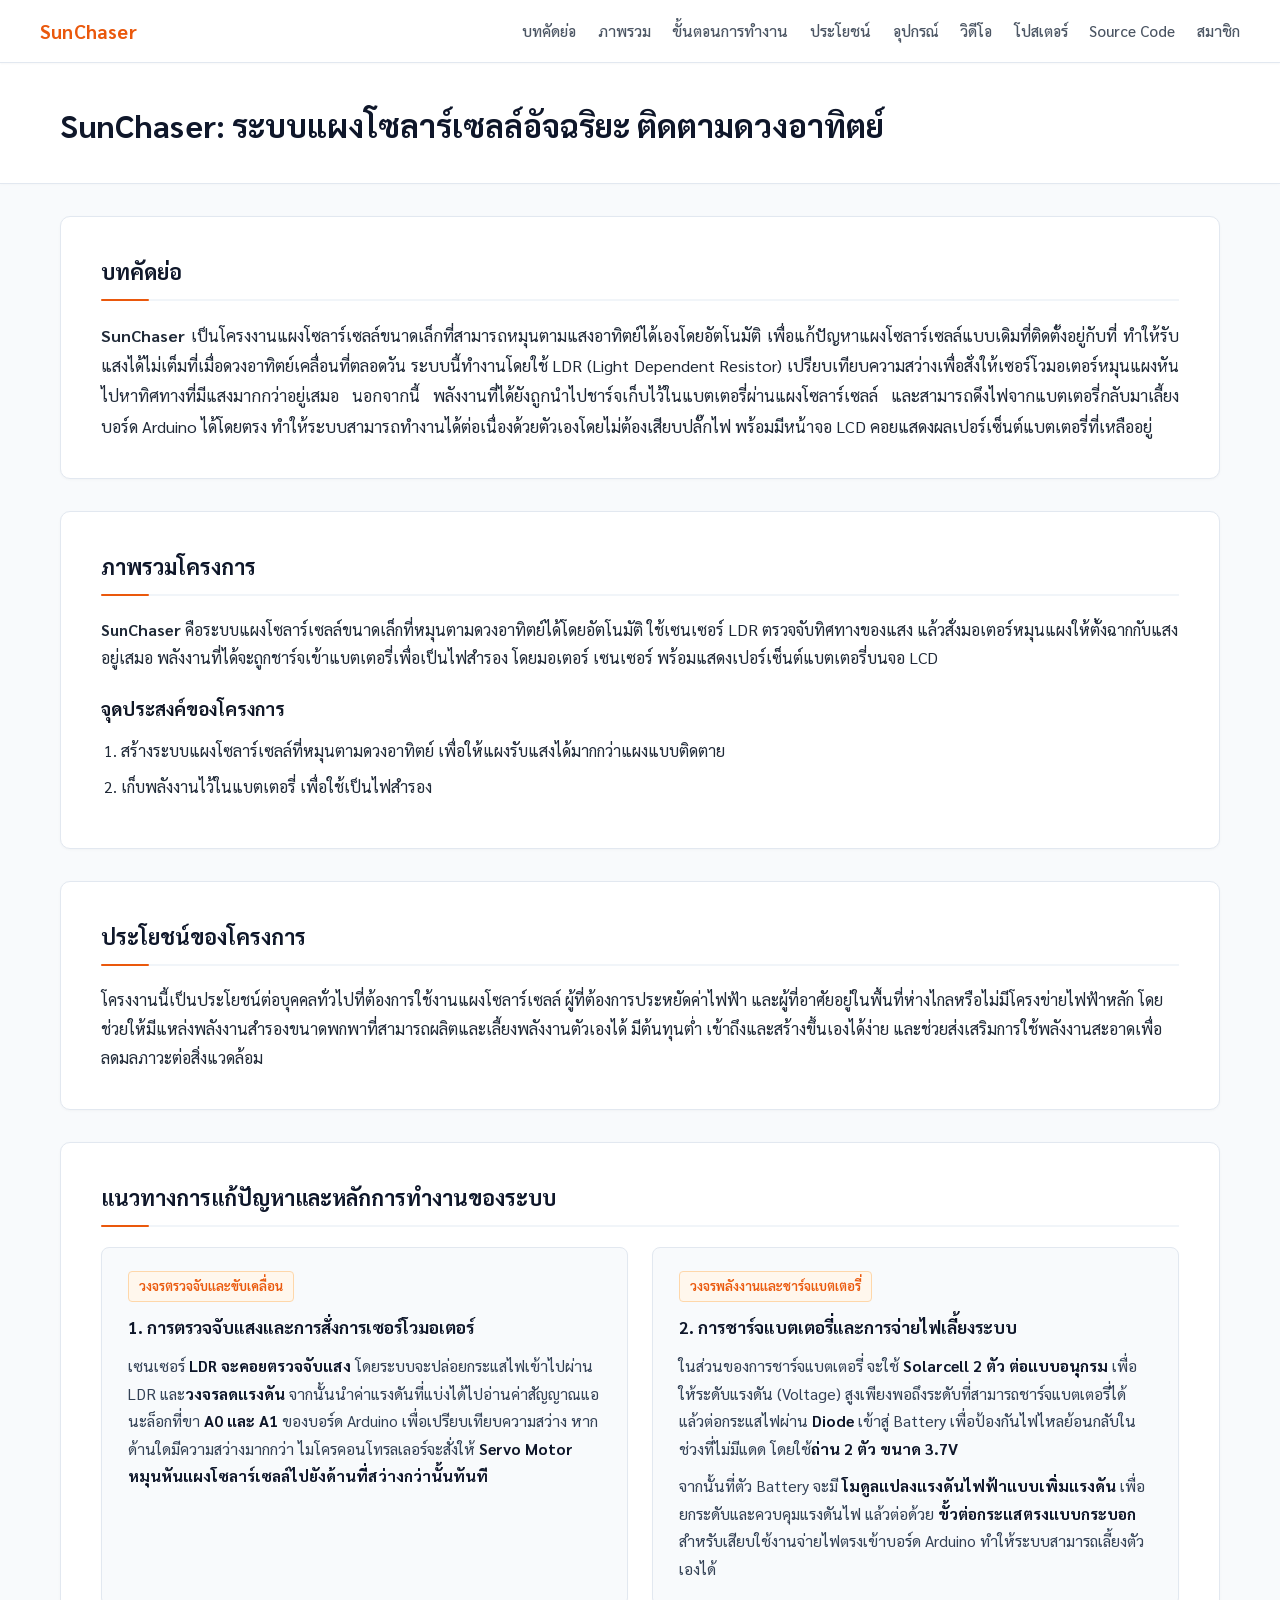
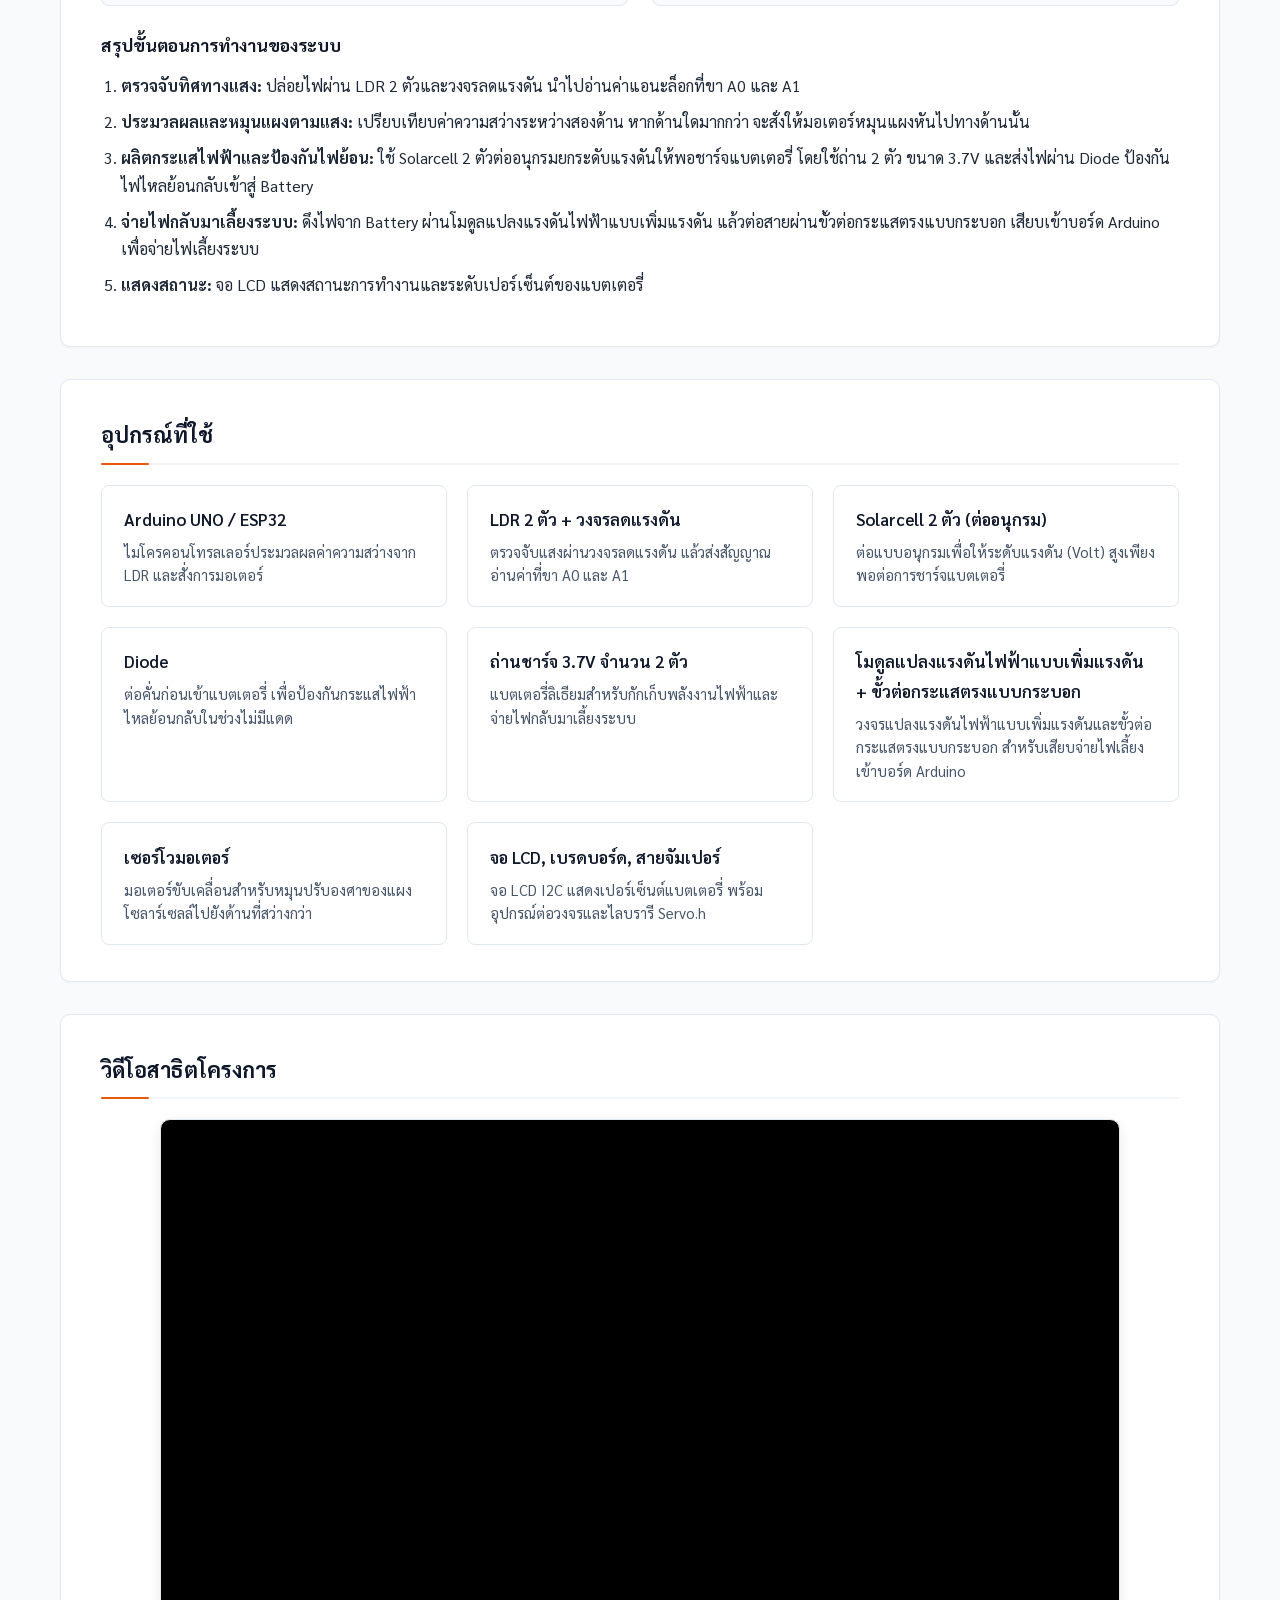
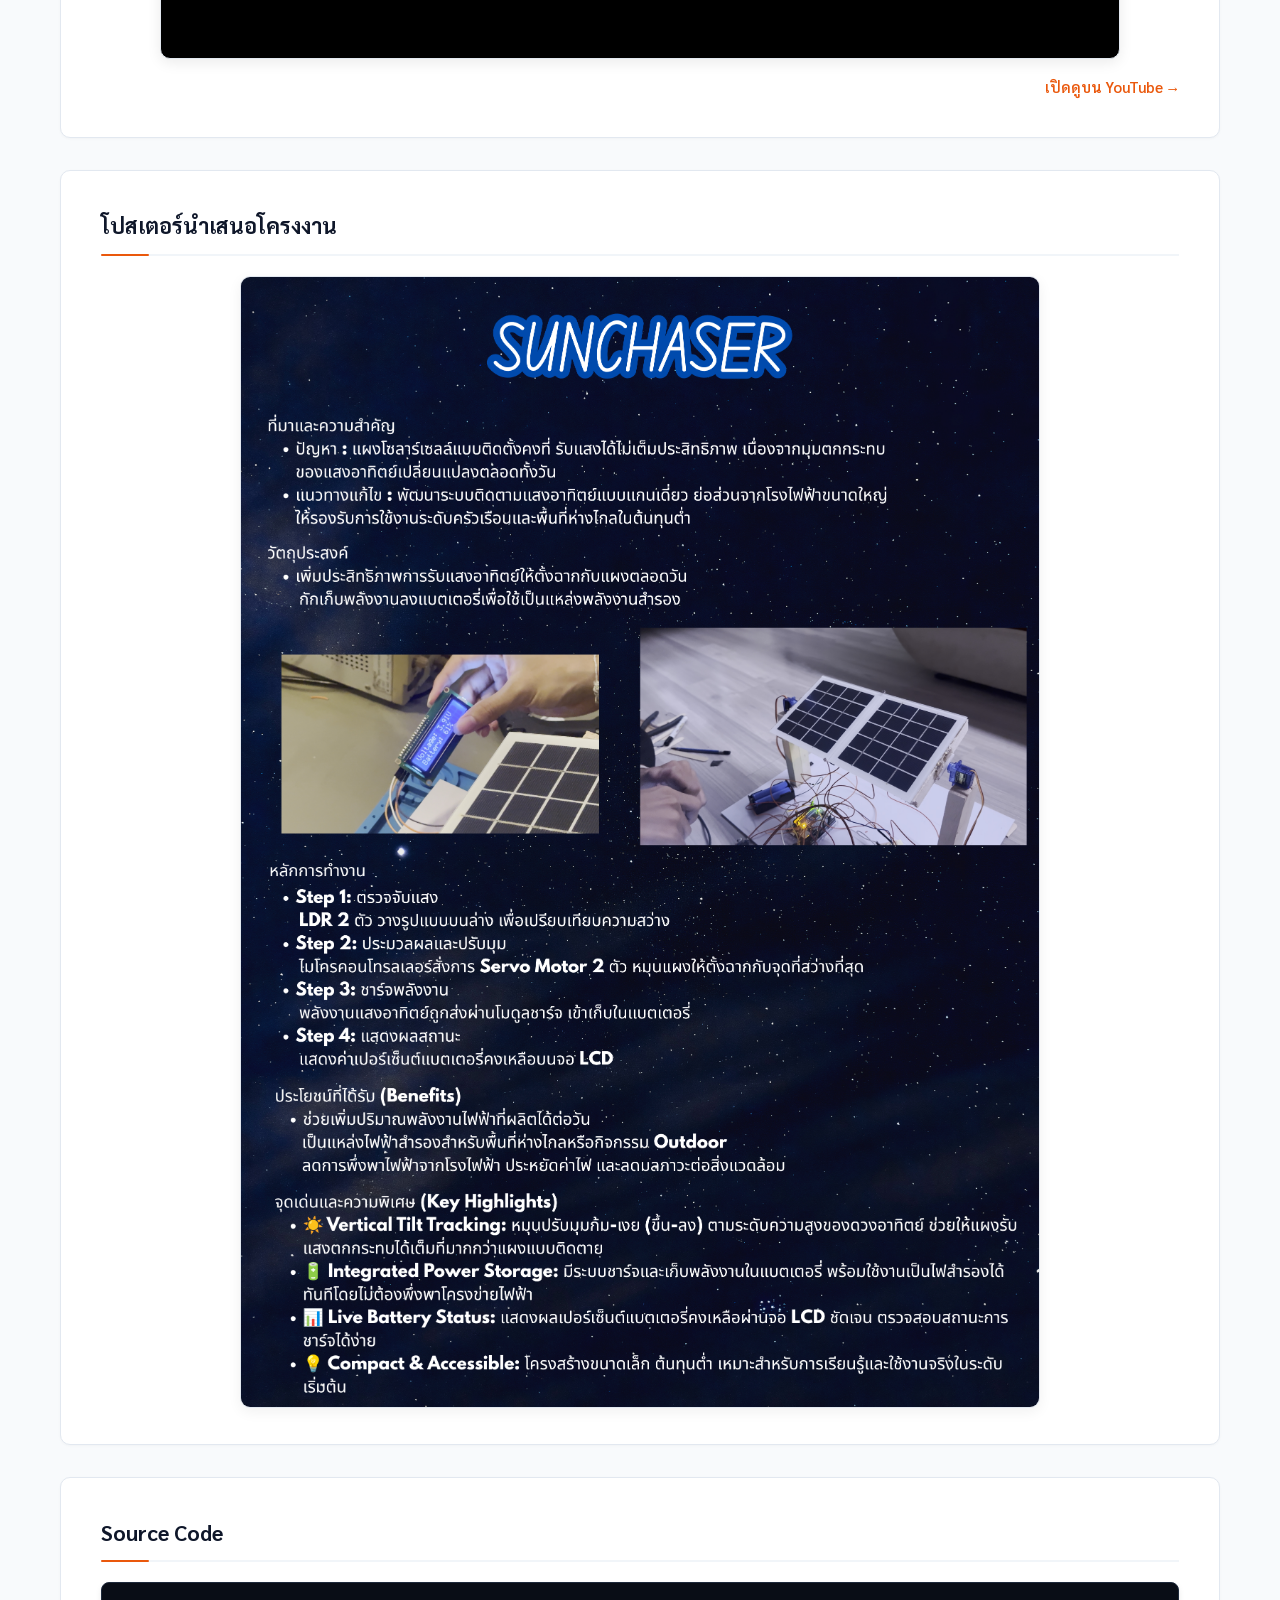
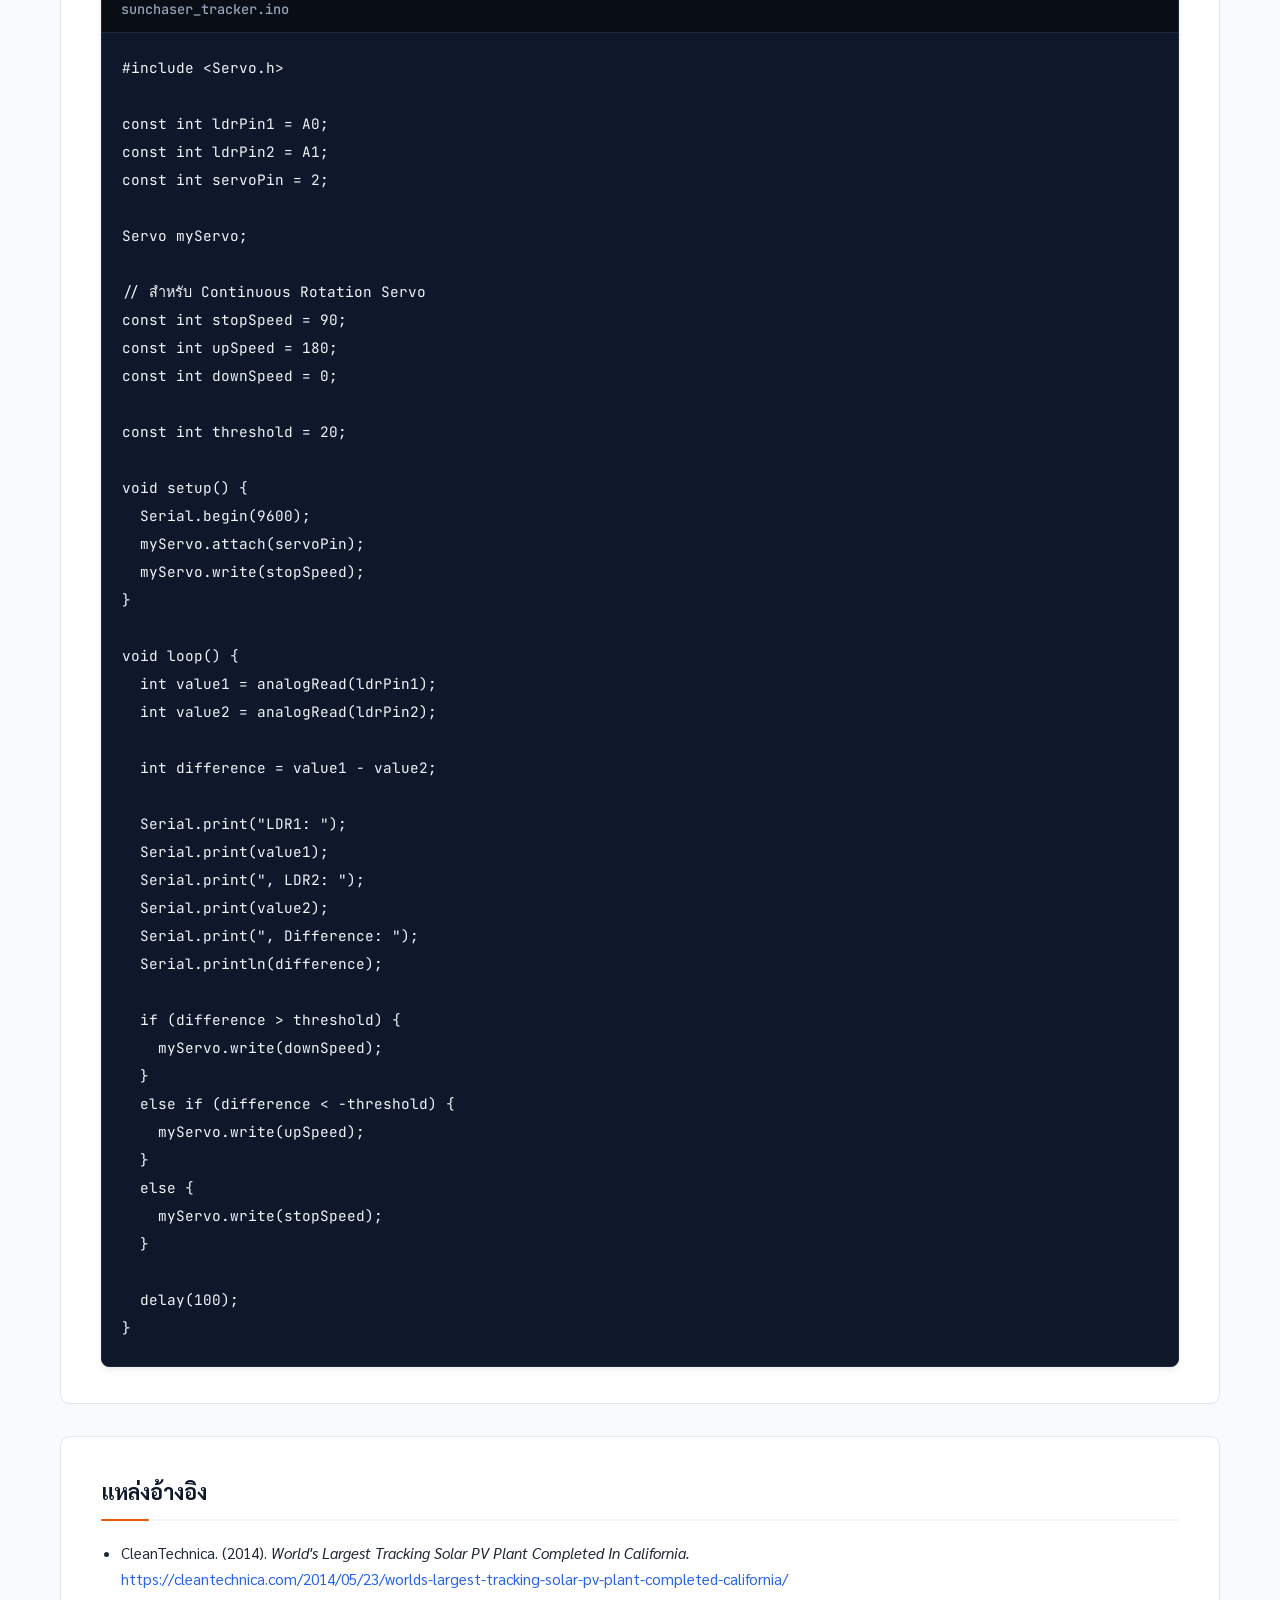
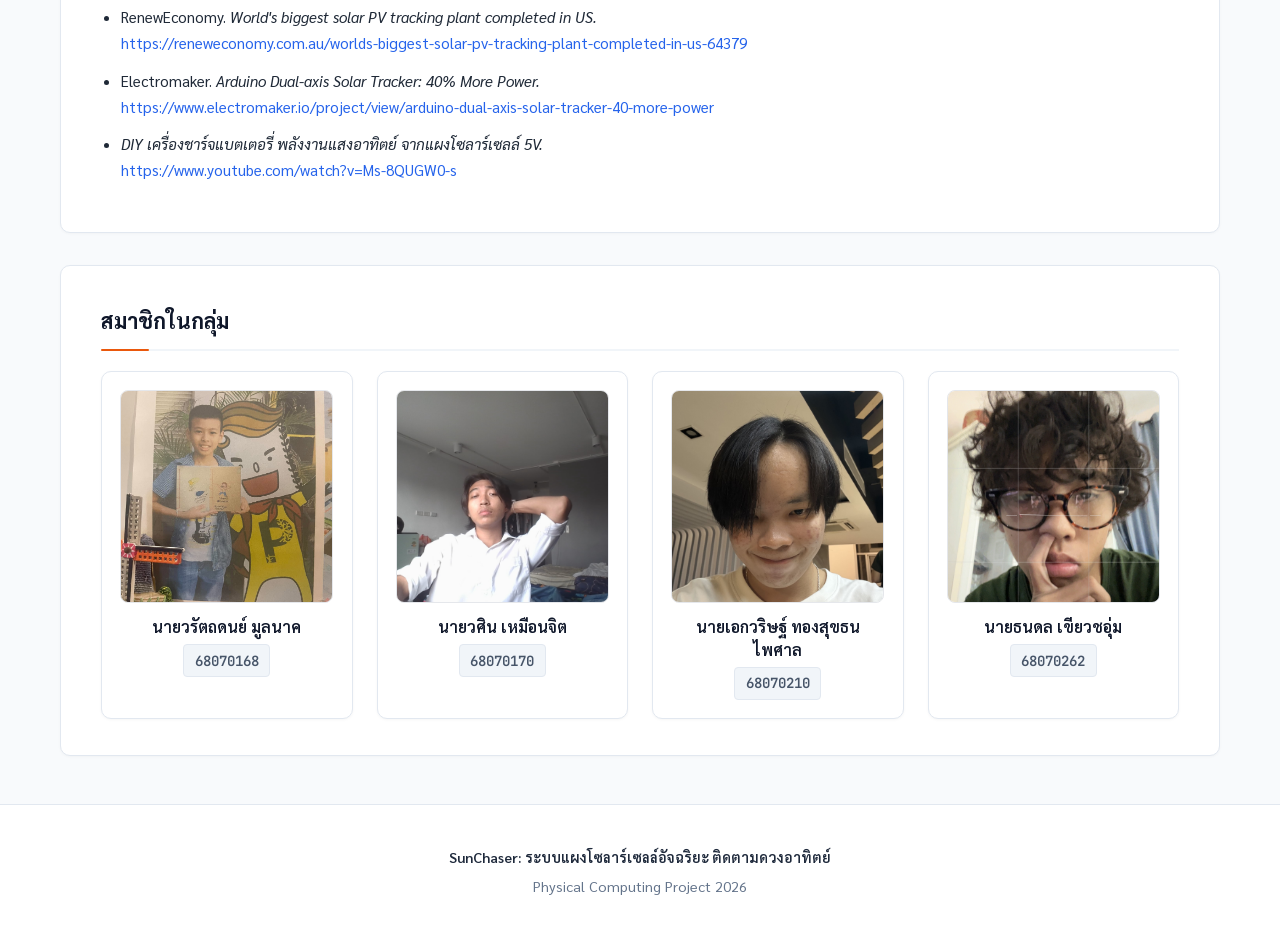
==== docs/index.html @ 1208028e "Add files via upload" ====
<!DOCTYPE html>
<html lang="th">
<head>
  <meta charset="UTF-8">
  
<meta name="referrer" content="origin">

  <meta name="viewport" content="width=device-width, initial-scale=1.0">
  <title>SunChaser | Physical Computing 2026</title>  
  <link rel="preconnect" href="https://fonts.googleapis.com">
  <link rel="preconnect" href="https://fonts.gstatic.com" crossorigin>
  <link href="https://fonts.googleapis.com/css2?family=JetBrains+Mono:wght@400;600&family=Prompt:wght@400;500;600&family=Sarabun:ital,wght@0,300;0,400;0,500;0,600;0,700;1,400&display=swap" rel="stylesheet">
  <link rel="stylesheet" href="style.css">
</head>
<body>

  <nav class="top-nav">
    <div class="container nav-inner">
      <a href="#" class="nav-brand">SunChaser</a>
      <ul class="nav-links">
        <li><a href="#abstract">บทคัดย่อ</a></li>
        <li><a href="#overview">ภาพรวม</a></li>
        <li><a href="#solution">ขั้นตอนการทำงาน</a></li>
        <li><a href="#benefits">ประโยชน์</a></li>
        <li><a href="#hardware">อุปกรณ์</a></li>
        <li><a href="#video">วิดีโอ</a></li>
        <li><a href="#poster">โปสเตอร์</a></li>
        <li><a href="#code">Source Code</a></li>
        <li><a href="#team">สมาชิก</a></li>
      </ul>
    </div>
  </nav>

  <header class="page-header">
    <div class="container">
      <h1 class="header-title">SunChaser: ระบบแผงโซลาร์เซลล์อัจฉริยะ ติดตามดวงอาทิตย์</h1>
    </div>
  </header>

  <main class="container">

    <section id="abstract" class="section-block">
      <h2 class="section-heading">บทคัดย่อ</h2>
      <p class="abstract-body">
        <strong>SunChaser</strong> เป็นโครงงานแผงโซลาร์เซลล์ขนาดเล็กที่สามารถหมุนตามแสงอาทิตย์ได้เองโดยอัตโนมัติ เพื่อแก้ปัญหาแผงโซลาร์เซลล์แบบเดิมที่ติดตั้งอยู่กับที่ ทำให้รับแสงได้ไม่เต็มที่เมื่อดวงอาทิตย์เคลื่อนที่ตลอดวัน ระบบนี้ทำงานโดยใช้ LDR (Light Dependent Resistor) เปรียบเทียบความสว่างเพื่อสั่งให้เซอร์โวมอเตอร์หมุนแผงหันไปหาทิศทางที่มีแสงมากกว่าอยู่เสมอ นอกจากนี้ พลังงานที่ได้ยังถูกนำไปชาร์จเก็บไว้ในแบตเตอรี่ผ่านแผงโซลาร์เซลล์ และสามารถดึงไฟจากแบตเตอรี่กลับมาเลี้ยงบอร์ด Arduino ได้โดยตรง ทำให้ระบบสามารถทำงานได้ต่อเนื่องด้วยตัวเองโดยไม่ต้องเสียบปลั๊กไฟ พร้อมมีหน้าจอ LCD คอยแสดงผลเปอร์เซ็นต์แบตเตอรี่ที่เหลืออยู่
      </p>
    </section>

    <section id="overview" class="section-block">
      <h2 class="section-heading">ภาพรวมโครงการ</h2>
      <p>
        <strong>SunChaser</strong> คือระบบแผงโซลาร์เซลล์ขนาดเล็กที่หมุนตามดวงอาทิตย์ได้โดยอัตโนมัติ ใช้เซนเซอร์ LDR ตรวจจับทิศทางของแสง แล้วสั่งมอเตอร์หมุนแผงให้ตั้งฉากกับแสงอยู่เสมอ พลังงานที่ได้จะถูกชาร์จเข้าแบตเตอรี่เพื่อเป็นไฟสำรอง โดยมอเตอร์ เซนเซอร์ พร้อมแสดงเปอร์เซ็นต์แบตเตอรี่บนจอ LCD
      </p>

      <div style="margin-top: 1.25rem;">
        <h3 style="font-size: 1.15rem; margin-bottom: 0.5rem; color: #111827;">จุดประสงค์ของโครงการ</h3>
        <ol class="clean-list">
          <li>สร้างระบบแผงโซลาร์เซลล์ที่หมุนตามดวงอาทิตย์ เพื่อให้แผงรับแสงได้มากกว่าแผงแบบติดตาย</li>
          <li>เก็บพลังงานไว้ในแบตเตอรี่ เพื่อใช้เป็นไฟสำรอง</li>
        </ol>
      </div>
    </section>

    <section id="benefits" class="section-block">
      <h2 class="section-heading">ประโยชน์ของโครงการ</h2>
      <p style="font-size: 1rem; color: #1f2937; line-height: 1.8;">
        โครงงานนี้เป็นประโยชน์ต่อบุคคลทั่วไปที่ต้องการใช้งานแผงโซลาร์เซลล์ ผู้ที่ต้องการประหยัดค่าไฟฟ้า และผู้ที่อาศัยอยู่ในพื้นที่ห่างไกลหรือไม่มีโครงข่ายไฟฟ้าหลัก โดยช่วยให้มีแหล่งพลังงานสำรองขนาดพกพาที่สามารถผลิตและเลี้ยงพลังงานตัวเองได้ มีต้นทุนต่ำ เข้าถึงและสร้างขึ้นเองได้ง่าย และช่วยส่งเสริมการใช้พลังงานสะอาดเพื่อลดมลภาวะต่อสิ่งแวดล้อม
      </p>
    </section>

    <section id="solution" class="section-block">
      <h2 class="section-heading">แนวทางการแก้ปัญหาและหลักการทำงานของระบบ</h2>

      <div class="circuit-flow-container">
        <div class="flow-card">
          <div class="flow-badge">วงจรตรวจจับและขับเคลื่อน</div>
          <h3 class="flow-title">1. การตรวจจับแสงและการสั่งการเซอร์โวมอเตอร์</h3>
          <p class="flow-desc">
            เซนเซอร์ <strong>LDR จะคอยตรวจจับแสง</strong> โดยระบบจะปล่อยกระแสไฟเข้าไปผ่าน LDR และ<strong>วงจรลดแรงดัน</strong> จากนั้นนำค่าแรงดันที่แบ่งได้ไปอ่านค่าสัญญาณแอนะล็อกที่ขา <strong>A0 และ A1</strong> ของบอร์ด Arduino เพื่อเปรียบเทียบความสว่าง หากด้านใดมีความสว่างมากกว่า ไมโครคอนโทรลเลอร์จะสั่งให้ <strong>Servo Motor หมุนหันแผงโซลาร์เซลล์ไปยังด้านที่สว่างกว่านั้นทันที</strong>
          </p>
        </div>

        <div class="flow-card">
          <div class="flow-badge">วงจรพลังงานและชาร์จแบตเตอรี่</div>
          <h3 class="flow-title">2. การชาร์จแบตเตอรี่และการจ่ายไฟเลี้ยงระบบ</h3>
          <p class="flow-desc">
            ในส่วนของการชาร์จแบตเตอรี่ จะใช้ <strong>Solarcell 2 ตัว ต่อแบบอนุกรม</strong> เพื่อให้ระดับแรงดัน (Voltage) สูงเพียงพอถึงระดับที่สามารถชาร์จแบตเตอรี่ได้ แล้วต่อกระแสไฟผ่าน <strong>Diode</strong> เข้าสู่ Battery เพื่อป้องกันไฟไหลย้อนกลับในช่วงที่ไม่มีแดด โดยใช้<strong>ถ่าน 2 ตัว ขนาด 3.7V</strong>
          </p>
          <p class="flow-desc" style="margin-top: 0.65rem;">
            จากนั้นที่ตัว Battery จะมี <strong>โมดูลแปลงแรงดันไฟฟ้าแบบเพิ่มแรงดัน</strong> เพื่อยกระดับและควบคุมแรงดันไฟ แล้วต่อด้วย <strong>ขั้วต่อกระแสตรงแบบกระบอก</strong> สำหรับเสียบใช้งานจ่ายไฟตรงเข้าบอร์ด Arduino ทำให้ระบบสามารถเลี้ยงตัวเองได้
          </p>
        </div>
      </div>

      <h3 style="font-size: 1.1rem; margin-top: 1.5rem; margin-bottom: 0.75rem; color: #111827;">สรุปขั้นตอนการทำงานของระบบ</h3>
      <ol class="clean-list">
        <li><strong>ตรวจจับทิศทางแสง:</strong> ปล่อยไฟผ่าน LDR 2 ตัวและวงจรลดแรงดัน นำไปอ่านค่าแอนะล็อกที่ขา A0 และ A1</li>
        <li><strong>ประมวลผลและหมุนแผงตามแสง:</strong> เปรียบเทียบค่าความสว่างระหว่างสองด้าน หากด้านใดมากกว่า จะสั่งให้มอเตอร์หมุนแผงหันไปทางด้านนั้น</li>
        <li><strong>ผลิตกระแสไฟฟ้าและป้องกันไฟย้อน:</strong> ใช้ Solarcell 2 ตัวต่ออนุกรมยกระดับแรงดันให้พอชาร์จแบตเตอรี่ โดยใช้ถ่าน 2 ตัว ขนาด 3.7V และส่งไฟผ่าน Diode ป้องกันไฟไหลย้อนกลับเข้าสู่ Battery</li>
        <li><strong>จ่ายไฟกลับมาเลี้ยงระบบ:</strong> ดึงไฟจาก Battery ผ่านโมดูลแปลงแรงดันไฟฟ้าแบบเพิ่มแรงดัน แล้วต่อสายผ่านขั้วต่อกระแสตรงแบบกระบอก เสียบเข้าบอร์ด Arduino เพื่อจ่ายไฟเลี้ยงระบบ</li>
        <li><strong>แสดงสถานะ:</strong> จอ LCD แสดงสถานะการทำงานและระดับเปอร์เซ็นต์ของแบตเตอรี่</li>
      </ol>
    </section>

    <section id="hardware" class="section-block">
      <h2 class="section-heading">อุปกรณ์ที่ใช้</h2>
      
      <div class="hardware-specs">
        <div class="hw-item">
          <div class="hw-item-name">Arduino UNO / ESP32</div>
          <div class="hw-item-desc">ไมโครคอนโทรลเลอร์ประมวลผลค่าความสว่างจาก LDR และสั่งการมอเตอร์</div>
        </div>

        <div class="hw-item">
          <div class="hw-item-name">LDR 2 ตัว + วงจรลดแรงดัน</div>
          <div class="hw-item-desc">ตรวจจับแสงผ่านวงจรลดแรงดัน แล้วส่งสัญญาณอ่านค่าที่ขา A0 และ A1</div>
        </div>

        <div class="hw-item">
          <div class="hw-item-name">Solarcell 2 ตัว (ต่ออนุกรม)</div>
          <div class="hw-item-desc">ต่อแบบอนุกรมเพื่อให้ระดับแรงดัน (Volt) สูงเพียงพอต่อการชาร์จแบตเตอรี่</div>
        </div>

        <div class="hw-item">
          <div class="hw-item-name">Diode</div>
          <div class="hw-item-desc">ต่อคั่นก่อนเข้าแบตเตอรี่ เพื่อป้องกันกระแสไฟฟ้าไหลย้อนกลับในช่วงไม่มีแดด</div>
        </div>

        <div class="hw-item">
          <div class="hw-item-name">ถ่านชาร์จ 3.7V จำนวน 2 ตัว</div>
          <div class="hw-item-desc">แบตเตอรี่ลิเธียมสำหรับกักเก็บพลังงานไฟฟ้าและจ่ายไฟกลับมาเลี้ยงระบบ</div>
        </div>

        <div class="hw-item">
          <div class="hw-item-name">โมดูลแปลงแรงดันไฟฟ้าแบบเพิ่มแรงดัน + ขั้วต่อกระแสตรงแบบกระบอก</div>
          <div class="hw-item-desc">วงจรแปลงแรงดันไฟฟ้าแบบเพิ่มแรงดันและขั้วต่อกระแสตรงแบบกระบอก สำหรับเสียบจ่ายไฟเลี้ยงเข้าบอร์ด Arduino</div>
        </div>

        <div class="hw-item">
          <div class="hw-item-name">เซอร์โวมอเตอร์</div>
          <div class="hw-item-desc">มอเตอร์ขับเคลื่อนสำหรับหมุนปรับองศาของแผงโซลาร์เซลล์ไปยังด้านที่สว่างกว่า</div>
        </div>

        <div class="hw-item">
          <div class="hw-item-name">จอ LCD, เบรดบอร์ด, สายจัมเปอร์</div>
          <div class="hw-item-desc">จอ LCD I2C แสดงเปอร์เซ็นต์แบตเตอรี่ พร้อมอุปกรณ์ต่อวงจรและไลบรารี Servo.h</div>
        </div>
      </div>
    </section>

    <section id="video" class="section-block">
      <h2 class="section-heading">วิดีโอสาธิตโครงการ</h2>
      <div class="video-container">

      <iframe
        src="https://www.youtube.com/embed/7FypcMhzrbM"
        title="วิดีโอสาธิตโครงการ SunChaser"
        referrerpolicy="origin"
        allow="accelerometer; autoplay; clipboard-write; encrypted-media; gyroscope; picture-in-picture; web-share"
        allowfullscreen>
      </iframe>

      </div>
      <div style="margin-top: 0.85rem; text-align: right;">
        <a href="https://www.youtube.com/watch?v=7FypcMhzrbM" target="_blank" rel="noopener noreferrer" style="font-size: 0.92rem; color: #ea580c; text-decoration: none; font-weight: 600; cursor: pointer;">
          เปิดดูบน YouTube &rarr;
        </a>
      </div>
    </section>

    <section id="poster" class="section-block">
      <h2 class="section-heading">โปสเตอร์นำเสนอโครงงาน</h2>
      
      <div class="poster-container">
        <div class="poster-frame">
          <img src="images/poster.png" alt="โปสเตอร์โครงงาน SunChaser" onerror="this.style.display='none'; document.getElementById('poster-placeholder').style.display='flex';" />
        </div>
      </div>
    </section>

    <section id="code" class="section-block">
      <h2 class="section-heading">Source Code</h2>

      <div class="code-wrapper">
        <div class="code-header-bar">
          <span class="code-filename">sunchaser_tracker.ino</span>
        </div>
        <pre><code id="code-content">#include &lt;Servo.h&gt;

const int ldrPin1 = A0;
const int ldrPin2 = A1;
const int servoPin = 2;

Servo myServo;

// สำหรับ Continuous Rotation Servo
const int stopSpeed = 90;
const int upSpeed = 180;
const int downSpeed = 0;

const int threshold = 20;

void setup() {
  Serial.begin(9600);
  myServo.attach(servoPin);
  myServo.write(stopSpeed);
}

void loop() {
  int value1 = analogRead(ldrPin1);
  int value2 = analogRead(ldrPin2);

  int difference = value1 - value2;

  Serial.print("LDR1: ");
  Serial.print(value1);
  Serial.print(", LDR2: ");
  Serial.print(value2);
  Serial.print(", Difference: ");
  Serial.println(difference);

  if (difference &gt; threshold) {
    myServo.write(downSpeed);
  }
  else if (difference &lt; -threshold) {
    myServo.write(upSpeed);
  }
  else {
    myServo.write(stopSpeed);
  }

  delay(100);
}</code></pre>
      </div>
    </section>

    <section class="section-block">
      <h2 class="section-heading">แหล่งอ้างอิง</h2>
      <ul class="clean-list ref-list">
        <li>
          CleanTechnica. (2014). <em>World's Largest Tracking Solar PV Plant Completed In California.</em><br>
          <a href="https://cleantechnica.com/2014/05/23/worlds-largest-tracking-solar-pv-plant-completed-california/" target="_blank" rel="noopener noreferrer">https://cleantechnica.com/2014/05/23/worlds-largest-tracking-solar-pv-plant-completed-california/</a>
        </li>
        <li>
          RenewEconomy. <em>World's biggest solar PV tracking plant completed in US.</em><br>
          <a href="https://reneweconomy.com.au/worlds-biggest-solar-pv-tracking-plant-completed-in-us-64379" target="_blank" rel="noopener noreferrer">https://reneweconomy.com.au/worlds-biggest-solar-pv-tracking-plant-completed-in-us-64379</a>
        </li>
        <li>
          Electromaker. <em>Arduino Dual-axis Solar Tracker: 40% More Power.</em><br>
          <a href="https://www.electromaker.io/project/view/arduino-dual-axis-solar-tracker-40-more-power" target="_blank" rel="noopener noreferrer">https://www.electromaker.io/project/view/arduino-dual-axis-solar-tracker-40-more-power</a>
        </li>
        <li>
          <em>DIY เครื่องชาร์จแบตเตอรี่ พลังงานแสงอาทิตย์ จากแผงโซลาร์เซลล์ 5V.</em><br>
          <a href="https://www.youtube.com/watch?v=Ms-8QUGW0-s" target="_blank" rel="noopener noreferrer">https://www.youtube.com/watch?v=Ms-8QUGW0-s</a>
        </li>
      </ul>
    </section>

    <section id="team" class="section-block">
      <h2 class="section-heading">สมาชิกในกลุ่ม</h2>
      <div class="team-list">
        <div class="team-member">
          <div class="team-photo-wrapper">
            <img src="images/68070168.jpg" alt="นายวรัตถดนย์ มูลนาค">
          </div>
          <div class="team-info">
            <div class="team-name">นายวรัตถดนย์ มูลนาค</div>
            <div class="team-id-badge">68070168</div>
          </div>
        </div>

        <div class="team-member">
          <div class="team-photo-wrapper">
            <img src="images/68070170.png" alt="นายวศิน เหมือนจิต">
          </div>
          <div class="team-info">
            <div class="team-name">นายวศิน เหมือนจิต</div>
            <div class="team-id-badge">68070170</div>
          </div>
        </div>

        <div class="team-member">
          <div class="team-photo-wrapper">
            <img src="images/68070210.jpg" alt="นายเอกวริษฐ์ ทองสุขธนไพศาล">
          </div>
          <div class="team-info">
            <div class="team-name">นายเอกวริษฐ์ ทองสุขธนไพศาล</div>
            <div class="team-id-badge">68070210</div>
          </div>
        </div>

        <div class="team-member">
          <div class="team-photo-wrapper">
            <img src="images/68070262.png" alt="นายธนดล เขียวชอุ่ม">
          </div>
          <div class="team-info">
            <div class="team-name">นายธนดล เขียวชอุ่ม</div>
            <div class="team-id-badge">68070262</div>
          </div>
        </div>
      </div>
    </section>

  </main>

  <footer class="page-footer">
    <div class="container">
      <p style="font-weight: 600; color: #1e293b;">SunChaser: ระบบแผงโซลาร์เซลล์อัจฉริยะ ติดตามดวงอาทิตย์</p>
      <p style="margin-top: 0.25rem;">Physical Computing Project 2026</p>
    </div>
  </footer>

</body>
</html>
---- docs/style.css ----
* {
  box-sizing: border-box;
  margin: 0;
  padding: 0;
}

body {
  font-family: 'Sarabun', 'Prompt', -apple-system, BlinkMacSystemFont, 'Segoe UI', Roboto, sans-serif;
  background-color: #f8fafc;
  color: #1f2937;
  line-height: 1.75;
  font-size: 16px;
  -webkit-font-smoothing: antialiased;
}

/* Container & Layout - Wide Screen */
.container {
  width: 94%;
  max-width: 1200px;
  margin: 0 auto;
  padding: 0 1.25rem;
}

/* Navigation */
.top-nav {
  background: #ffffff;
  border-bottom: 1px solid #e2e8f0;
  position: sticky;
  top: 0;
  z-index: 100;
  box-shadow: 0 1px 2px rgba(0, 0, 0, 0.03);
}

.nav-inner {
  display: flex;
  align-items: center;
  justify-content: space-between;
  padding: 0.9rem 0;
}

.nav-brand {
  font-weight: 700;
  font-size: 1.2rem;
  color: #ea580c;
  text-decoration: none;
  letter-spacing: 0.2px;
  cursor: pointer;
}

.nav-links {
  display: flex;
  gap: 1.35rem;
  list-style: none;
  font-size: 0.95rem;
}

.nav-links a {
  text-decoration: none;
  color: #4b5563;
  font-weight: 500;
  transition: color 0.15s ease;
  cursor: pointer;
}

.nav-links a:hover {
  color: #ea580c;
}

/* Page Header */
.page-header {
  background: #ffffff;
  border-bottom: 1px solid #e2e8f0;
  padding: 2.5rem 0 2.25rem;
  margin-bottom: 2rem;
  box-shadow: 0 1px 3px rgba(0, 0, 0, 0.02);
}

.header-title {
  font-size: 2rem;
  font-weight: 700;
  color: #0f172a;
  line-height: 1.35;
}

/* Section Block */
.section-block {
  background: #ffffff;
  border: 1px solid #e2e8f0;
  border-radius: 10px;
  padding: 2.25rem 2.5rem;
  margin-bottom: 2rem;
  box-shadow: 0 1px 3px rgba(0, 0, 0, 0.03);
}

.section-heading {
  font-size: 1.35rem;
  font-weight: 700;
  color: #0f172a;
  margin-bottom: 1.25rem;
  padding-bottom: 0.55rem;
  border-bottom: 2px solid #f1f5f9;
  position: relative;
}

.section-heading::after {
  content: '';
  position: absolute;
  bottom: -2px;
  left: 0;
  width: 48px;
  height: 2px;
  background: #ea580c;
  border-radius: 2px;
}

/* Abstract Body */
.abstract-body {
  text-align: justify;
  line-height: 1.85;
  color: #1f2937;
  font-size: 1.02rem;
}

/* Circuit Flow Container */
.circuit-flow-container {
  display: grid;
  grid-template-columns: 1fr 1fr;
  gap: 1.5rem;
  margin: 1.25rem 0;
}

.flow-card {
  background: #f8fafc;
  border: 1px solid #e2e8f0;
  border-radius: 8px;
  padding: 1.4rem 1.6rem;
  box-shadow: 0 1px 3px rgba(0, 0, 0, 0.02);
  transition: border-color 0.15s ease, box-shadow 0.15s ease;
  cursor: pointer;
}

.flow-card:hover {
  border-color: #cbd5e1;
  box-shadow: 0 4px 8px -1px rgba(0, 0, 0, 0.05);
}

.flow-badge {
  display: inline-block;
  background: #fff7ed;
  color: #ea580c;
  border: 1px solid #fed7aa;
  font-size: 0.82rem;
  font-weight: 600;
  padding: 0.2rem 0.65rem;
  border-radius: 4px;
  margin-bottom: 0.65rem;
}

.flow-title {
  font-size: 1.08rem;
  font-weight: 700;
  color: #0f172a;
  margin-bottom: 0.6rem;
}

.flow-desc {
  font-size: 0.98rem;
  color: #334155;
  line-height: 1.75;
}

.flow-desc strong {
  color: #0f172a;
}

/* Lists */
.clean-list {
  padding-left: 1.25rem;
  margin: 0.75rem 0;
}

.clean-list li {
  margin-bottom: 0.55rem;
  color: #1f2937;
  line-height: 1.7;
}

/* Hardware Specs Grid */
.hardware-specs {
  display: grid;
  grid-template-columns: repeat(auto-fit, minmax(260px, 1fr));
  gap: 1.25rem;
  margin-top: 1rem;
}

.hw-item {
  border: 1px solid #e2e8f0;
  border-radius: 8px;
  padding: 1.2rem 1.35rem;
  background: #ffffff;
  box-shadow: 0 1px 3px rgba(0, 0, 0, 0.02);
  transition: border-color 0.15s ease, transform 0.15s ease;
  cursor: pointer;
}

.hw-item:hover {
  border-color: #cbd5e1;
  transform: translateY(-2px);
}

.hw-item-name {
  font-size: 1.05rem;
  font-weight: 600;
  margin-bottom: 0.35rem;
  color: #0f172a;
}

.hw-item-desc {
  font-size: 0.92rem;
  color: #475569;
  line-height: 1.6;
}

/* Video Frame (YouTube) */
.video-container {
  position: relative;
  width: 100%;
  max-width: 960px;
  aspect-ratio: 16 / 9;
  margin: 0 auto;
  border-radius: 10px;
  overflow: hidden;
  border: 1px solid #e2e8f0;
  background: #000000;
  box-shadow: 0 4px 14px rgba(0, 0, 0, 0.08);
}

.video-container iframe {
  position: absolute;
  top: 0;
  left: 0;
  width: 100%;
  height: 100%;
  border: none;
}

/* Poster Section (ขนาด A1) */
.poster-container {
  width: 100%;
  max-width: 800px;
  margin: 0 auto;
}

.poster-frame {
  border-radius: 10px;
  overflow: hidden;
  border: 1px solid #e2e8f0;
  background: #ffffff;
  box-shadow: 0 4px 14px rgba(0, 0, 0, 0.06);
}

.poster-frame img {
  width: 100%;
  height: auto;
  display: block;
}

.poster-placeholder-box {
  aspect-ratio: 1 / 1.414;
  width: 100%;
  display: none;
  flex-direction: column;
  align-items: center;
  justify-content: center;
  background: #f8fafc;
  border: 2px dashed #cbd5e1;
  border-radius: 10px;
  padding: 3rem 1.5rem;
  text-align: center;
}

.poster-placeholder-title {
  font-size: 1.25rem;
  font-weight: 700;
  color: #0f172a;
  margin-bottom: 0.5rem;
}

.poster-placeholder-desc {
  font-size: 0.95rem;
  color: #64748b;
  line-height: 1.65;
  max-width: 480px;
  margin-bottom: 1.35rem;
}

.poster-placeholder-desc code {
  background: #e2e8f0;
  color: #0f172a;
  padding: 0.2rem 0.45rem;
  border-radius: 4px;
  font-family: 'JetBrains Mono', Consolas, monospace;
  font-size: 0.88rem;
}

.poster-spec-badge {
  display: inline-block;
  font-size: 0.88rem;
  font-weight: 600;
  color: #0369a1;
  background: #f0f9ff;
  border: 1px solid #bae6fd;
  padding: 0.35rem 0.95rem;
  border-radius: 9999px;
}

/* Code Block */
.code-wrapper {
  background: #0f172a;
  border-radius: 8px;
  overflow: hidden;
  margin-top: 1rem;
  border: 1px solid #1e293b;
  box-shadow: 0 3px 6px rgba(0, 0, 0, 0.08);
}

.code-header-bar {
  background: #090d16;
  padding: 0.65rem 1.2rem;
  border-bottom: 1px solid #1e293b;
}

.code-filename {
  font-family: 'JetBrains Mono', Consolas, 'Courier New', monospace;
  font-size: 0.85rem;
  color: #94a3b8;
  font-weight: 500;
}

pre {
  margin: 0;
  padding: 1.4rem 1.25rem;
  overflow-x: auto;
}

pre code {
  font-family: 'JetBrains Mono', Consolas, 'Courier New', monospace;
  font-size: 0.9rem;
  color: #f1f5f9;
  line-height: 1.65;
}

/* References */
.ref-list {
  padding-left: 1.25rem;
  font-size: 0.95rem;
}

.ref-list li {
  margin-bottom: 0.75rem;
  word-break: break-all;
}

.ref-list a {
  color: #2563eb;
  text-decoration: none;
  cursor: pointer;
}

.ref-list a:hover {
  text-decoration: underline;
}

/* Team Grid - 4 Columns on Wide Screen */
.team-list {
  display: grid;
  grid-template-columns: repeat(4, 1fr);
  gap: 1.5rem;
  margin-top: 1rem;
}

.team-member {
  background: #ffffff;
  border: 1px solid #e2e8f0;
  border-radius: 10px;
  padding: 1.15rem;
  text-align: center;
  box-shadow: 0 1px 3px rgba(0, 0, 0, 0.04);
  transition: transform 0.15s ease, box-shadow 0.15s ease, border-color 0.15s ease;
  cursor: pointer;
}

.team-member:hover {
  transform: translateY(-3px);
  box-shadow: 0 6px 14px -2px rgba(0, 0, 0, 0.08);
  border-color: #cbd5e1;
}

.team-photo-wrapper {
  width: 100%;
  margin-bottom: 0.85rem;
}

.team-photo-wrapper img,
.team-member img {
  width: 100%;
  aspect-ratio: 1 / 1;
  object-fit: cover;
  border-radius: 8px;
  border: 1px solid #e5e7eb;
  display: block;
  background-color: #f8fafc;
}

.team-name {
  font-size: 1rem;
  font-weight: 600;
  color: #0f172a;
  margin-bottom: 0.35rem;
  line-height: 1.4;
}

.team-id-badge {
  display: inline-block;
  font-family: 'JetBrains Mono', Consolas, monospace;
  font-size: 0.88rem;
  font-weight: 600;
  color: #475569;
  background: #f1f5f9;
  padding: 0.2rem 0.65rem;
  border-radius: 4px;
  border: 1px solid #e2e8f0;
}

/* Page Footer */
.page-footer {
  text-align: center;
  padding: 2.5rem 0 3rem;
  color: #64748b;
  font-size: 0.9rem;
  border-top: 1px solid #e2e8f0;
  margin-top: 3rem;
  background: #ffffff;
}

/* Responsive Media Queries */
@media (max-width: 992px) {
  .team-list {
    grid-template-columns: repeat(2, 1fr);
  }
  .circuit-flow-container {
    grid-template-columns: 1fr;
  }
}

@media (max-width: 680px) {
  .container {
    width: 95%;
    padding: 0 0.75rem;
  }
  .section-block {
    padding: 1.35rem 1.25rem;
  }
  .header-title {
    font-size: 1.55rem;
  }
  .nav-links {
    display: none;
  }
  .team-list {
    grid-template-columns: 1fr;
  }
}
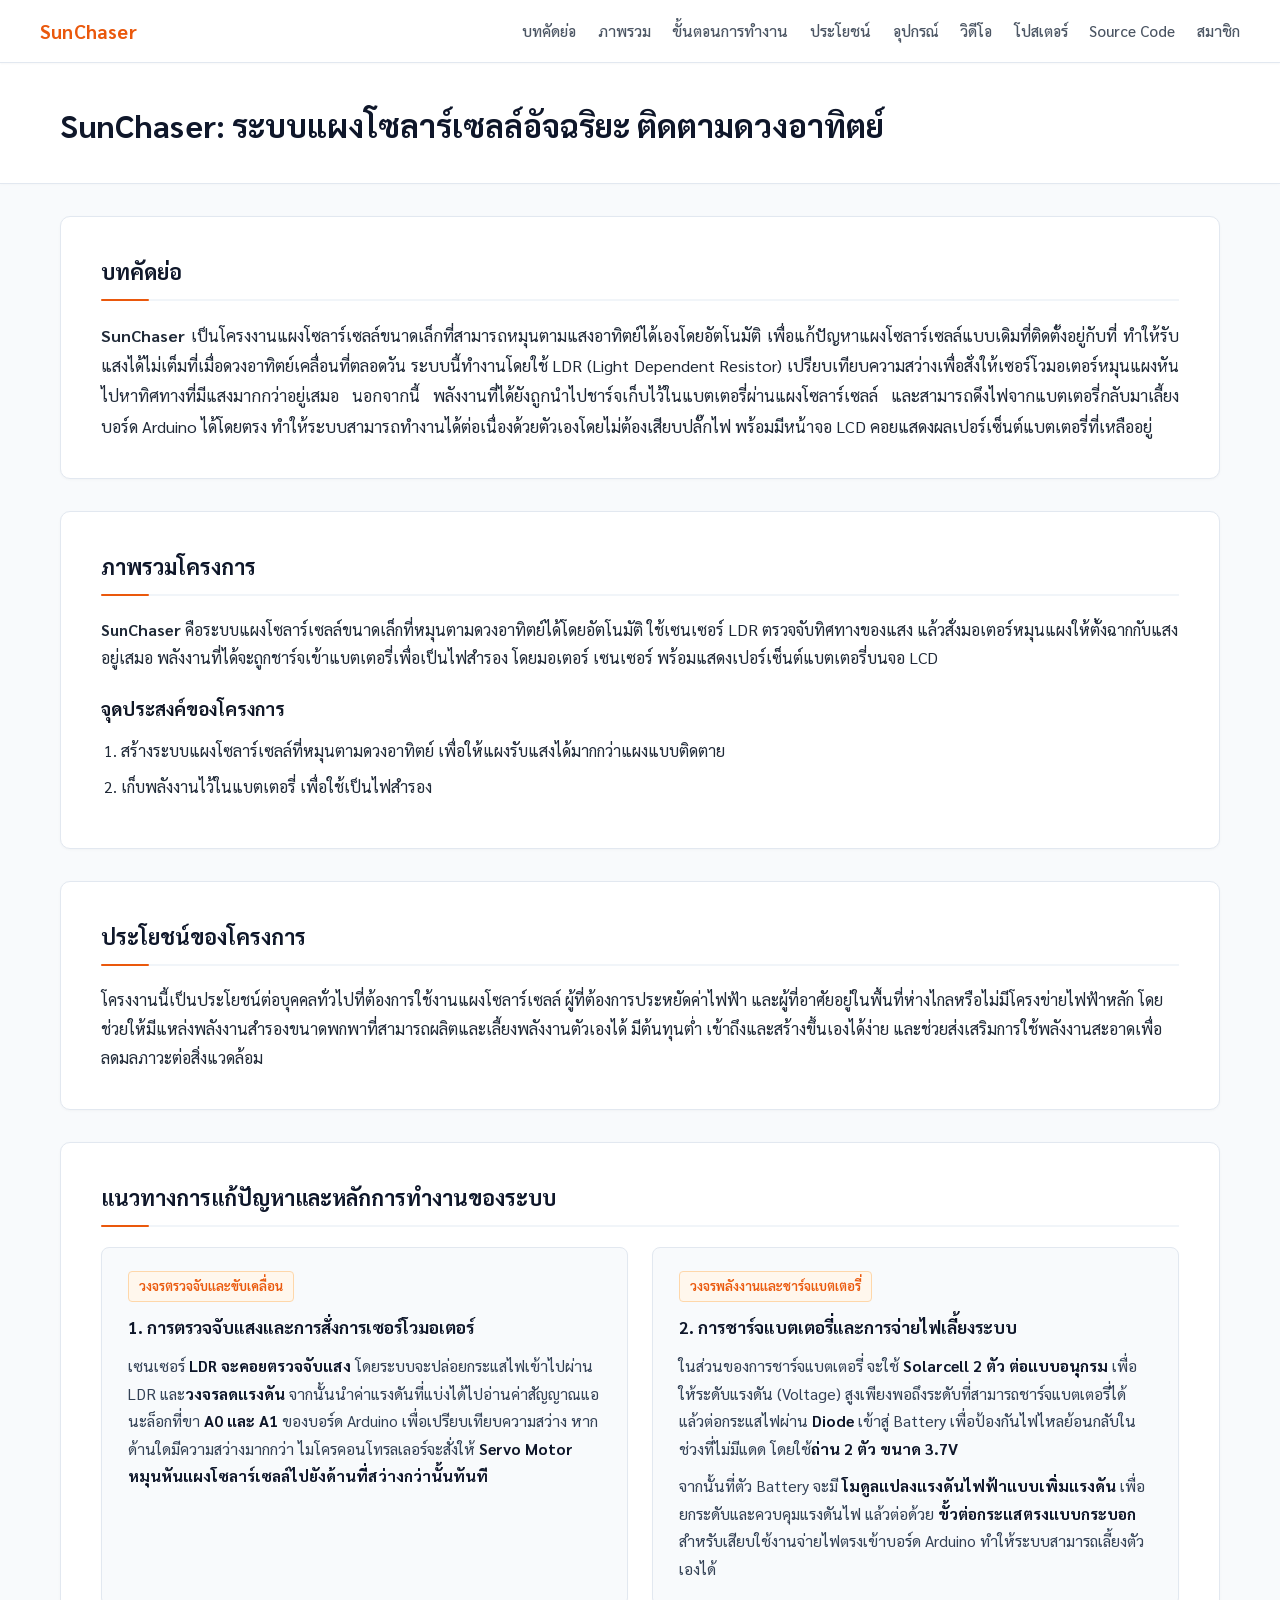
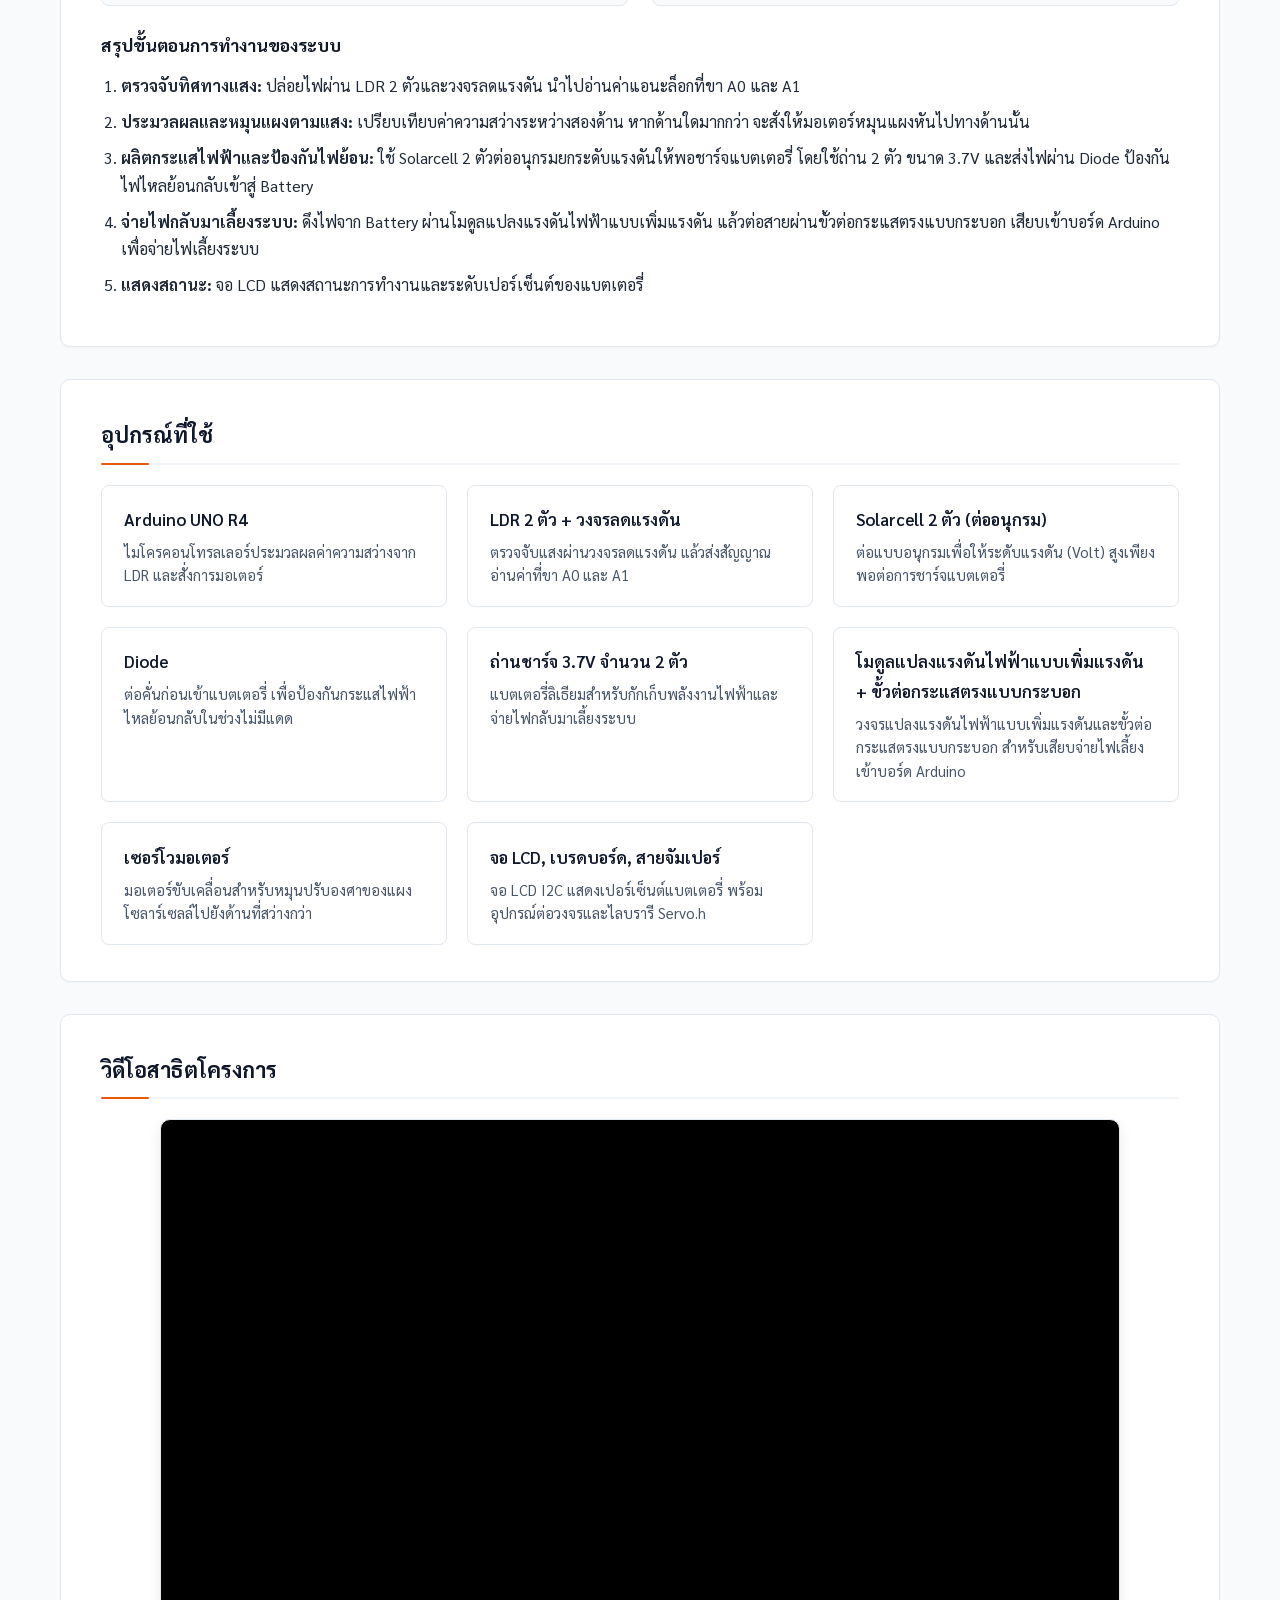
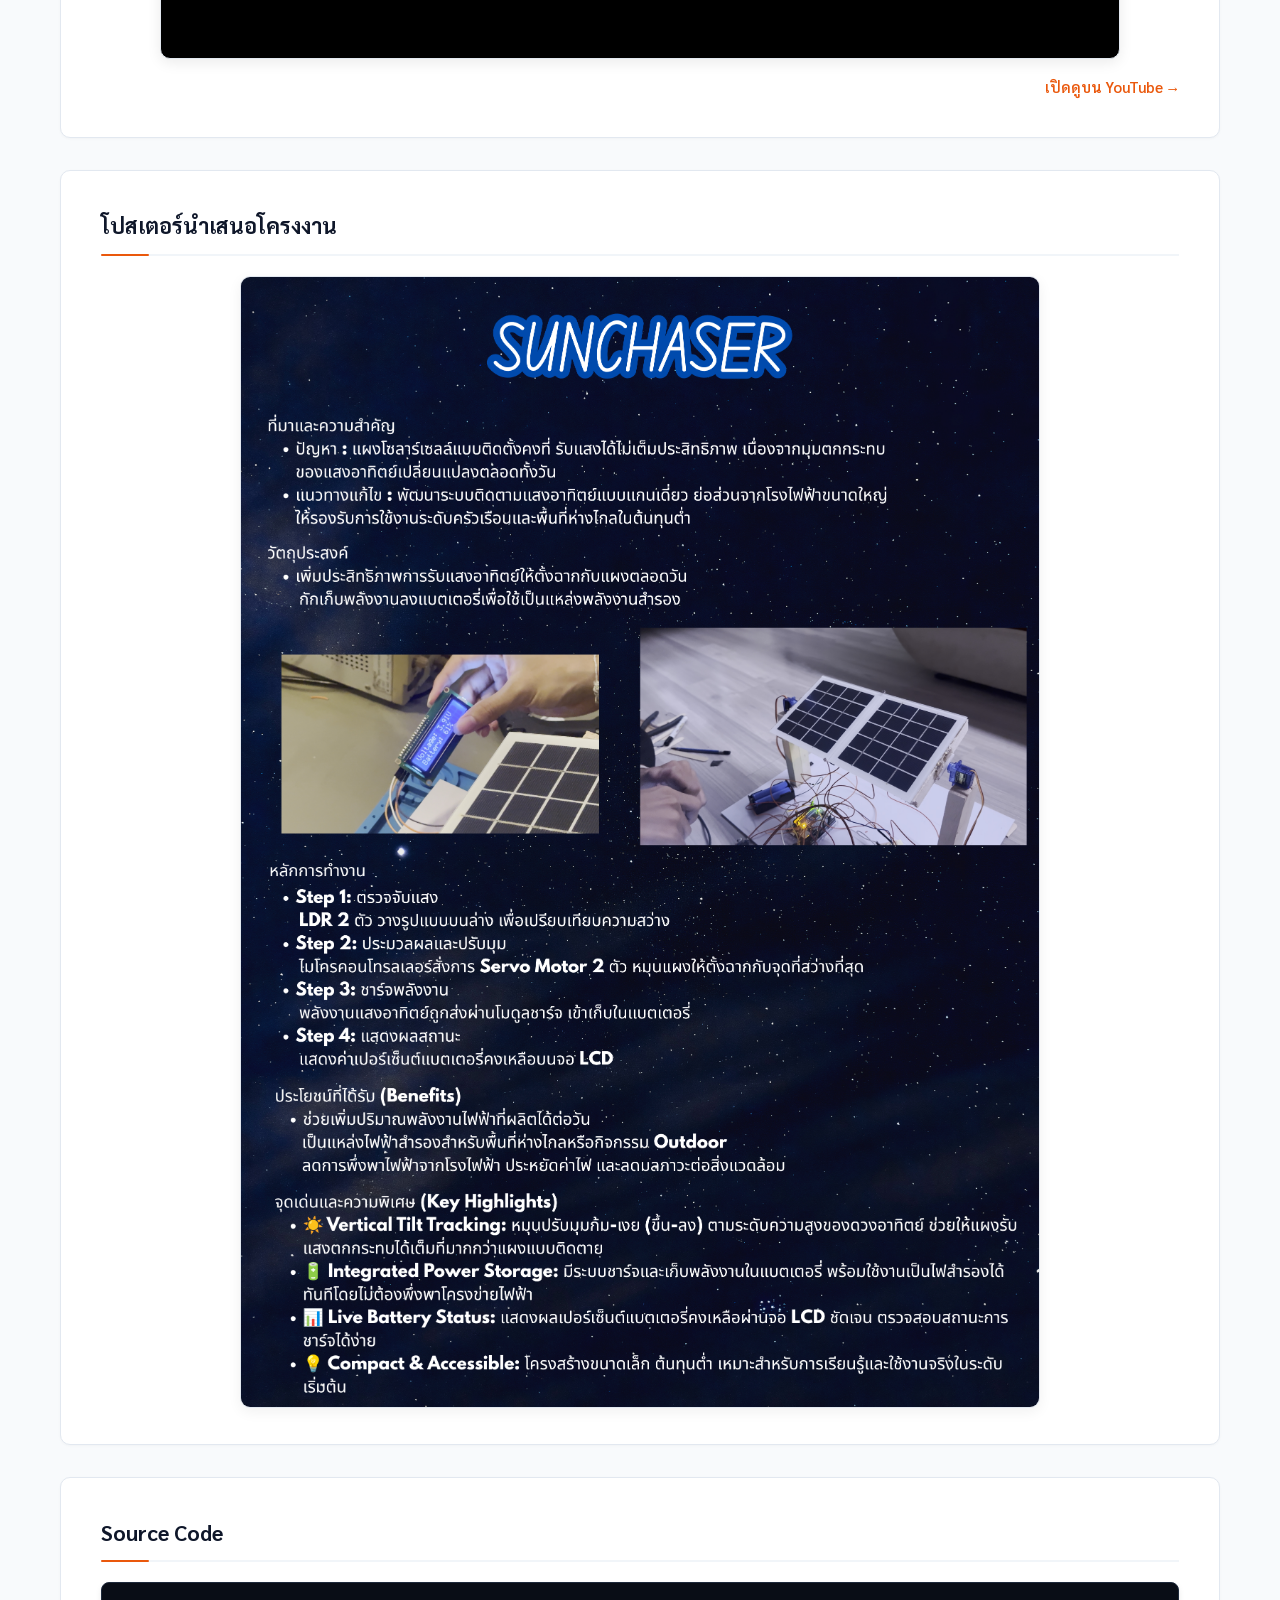
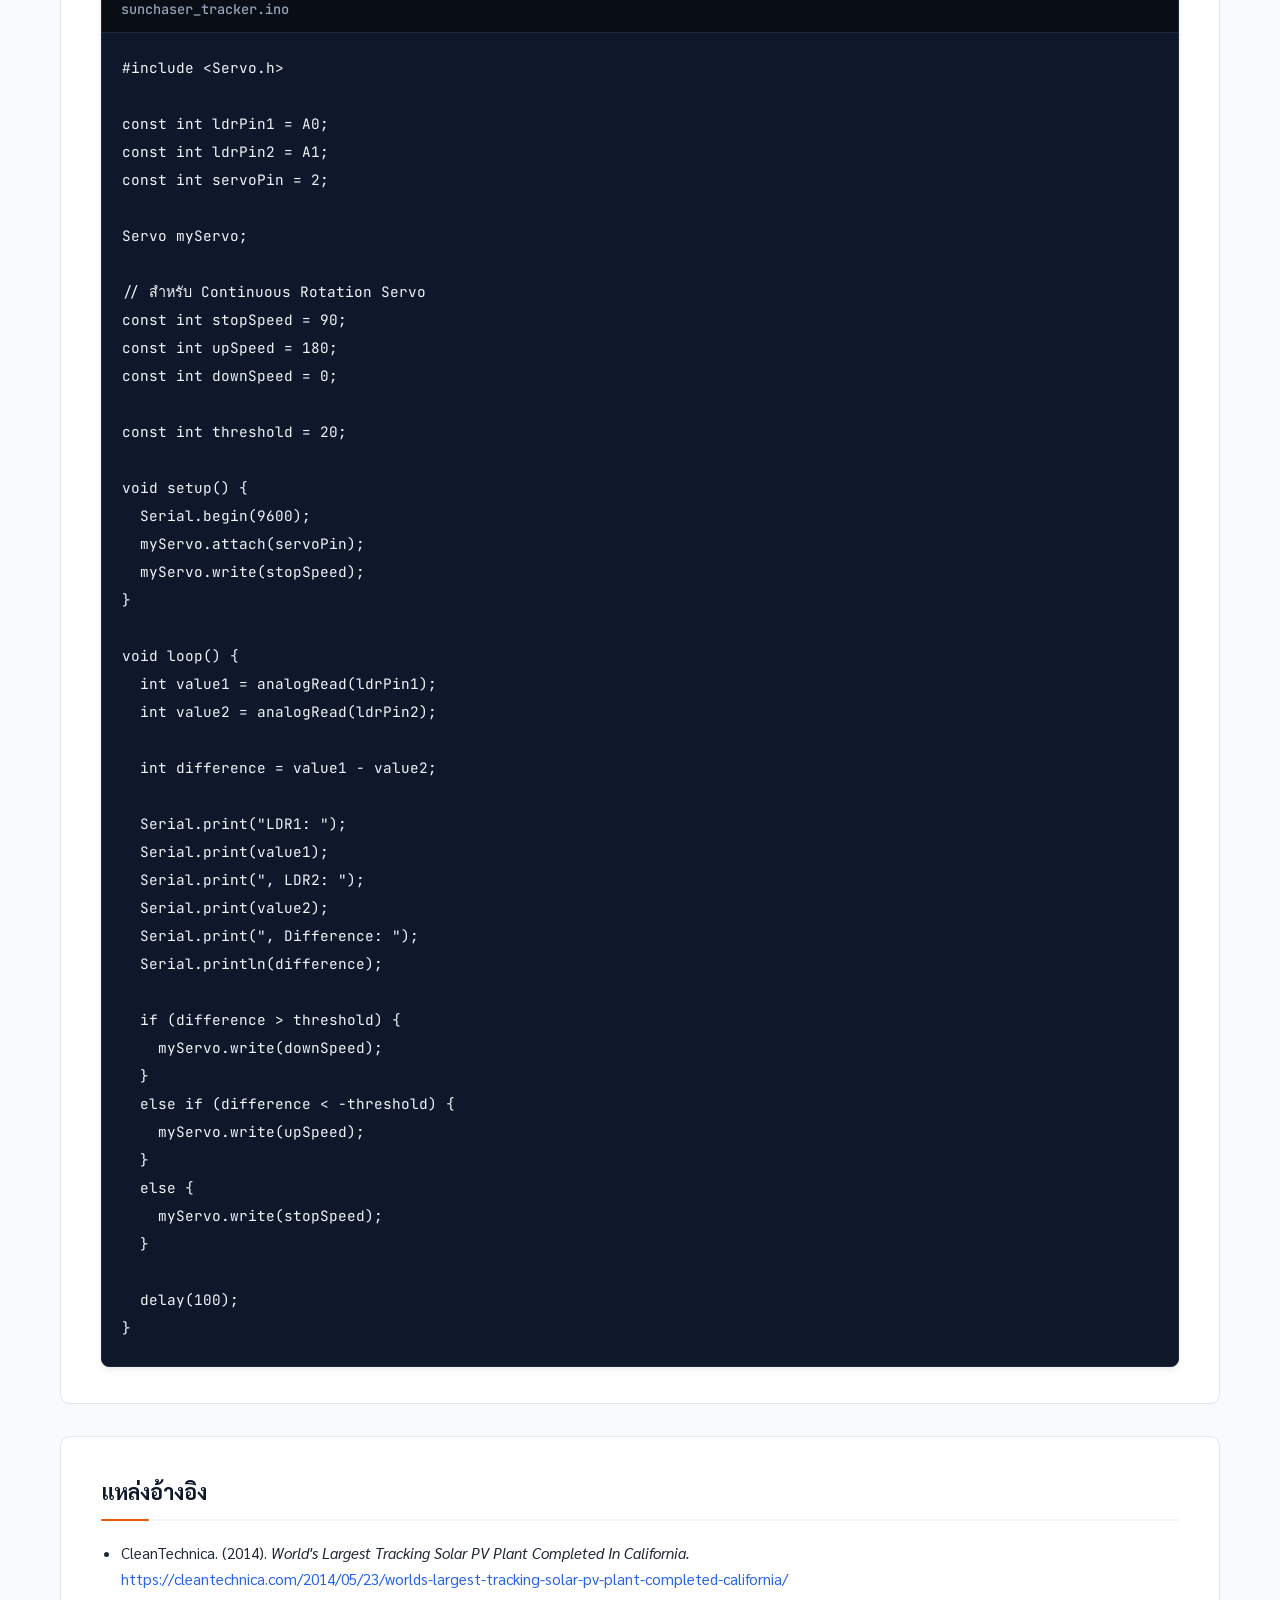
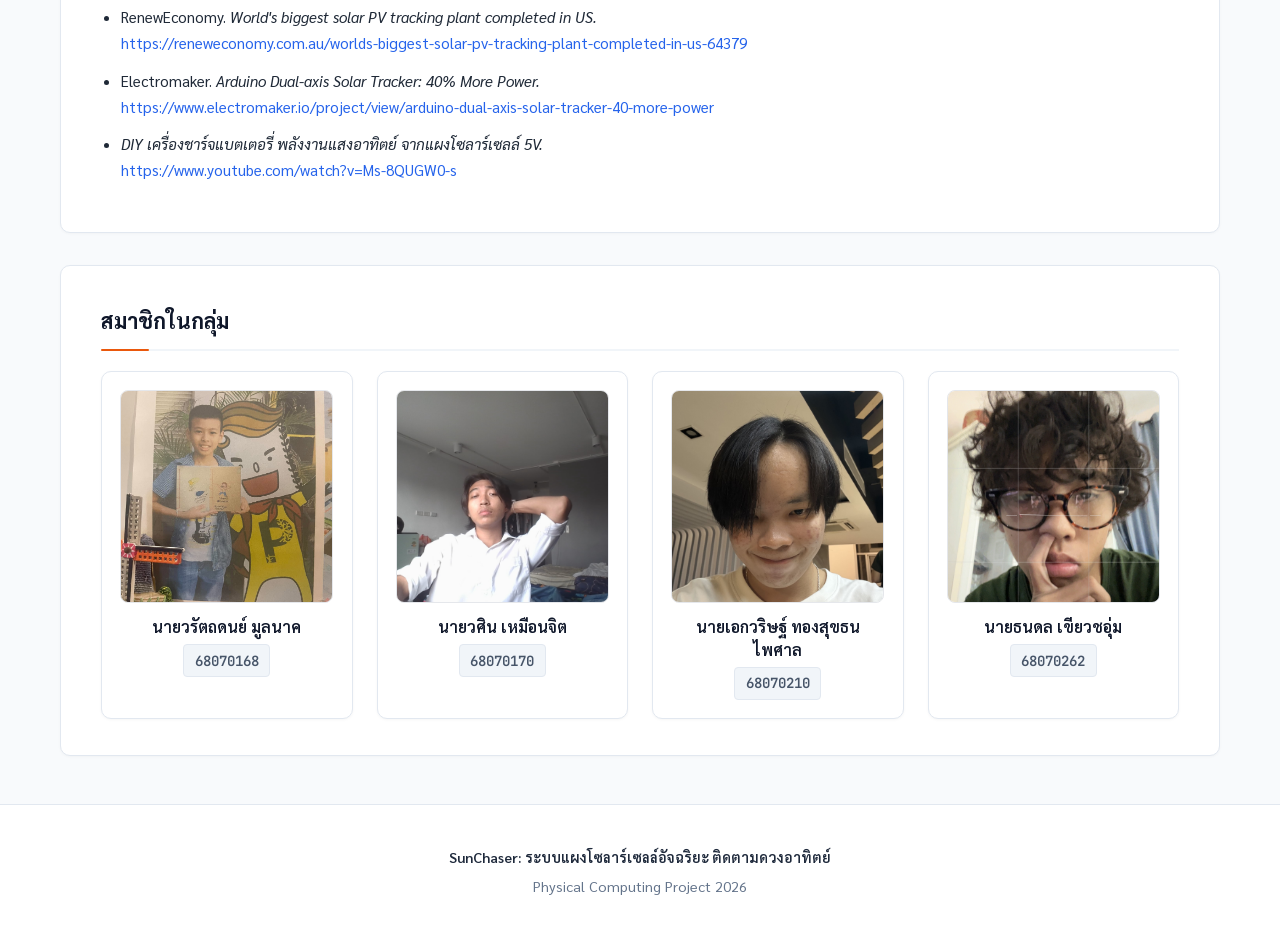
==== commit 3d775127: "Update index.html" ====
--- a/docs/index.html
+++ b/docs/index.html
@@ -107,7 +107,7 @@
       
       <div class="hardware-specs">
         <div class="hw-item">
-          <div class="hw-item-name">Arduino UNO / ESP32</div>
+          <div class="hw-item-name">Arduino UNO R4</div>
           <div class="hw-item-desc">ไมโครคอนโทรลเลอร์ประมวลผลค่าความสว่างจาก LDR และสั่งการมอเตอร์</div>
         </div>
 
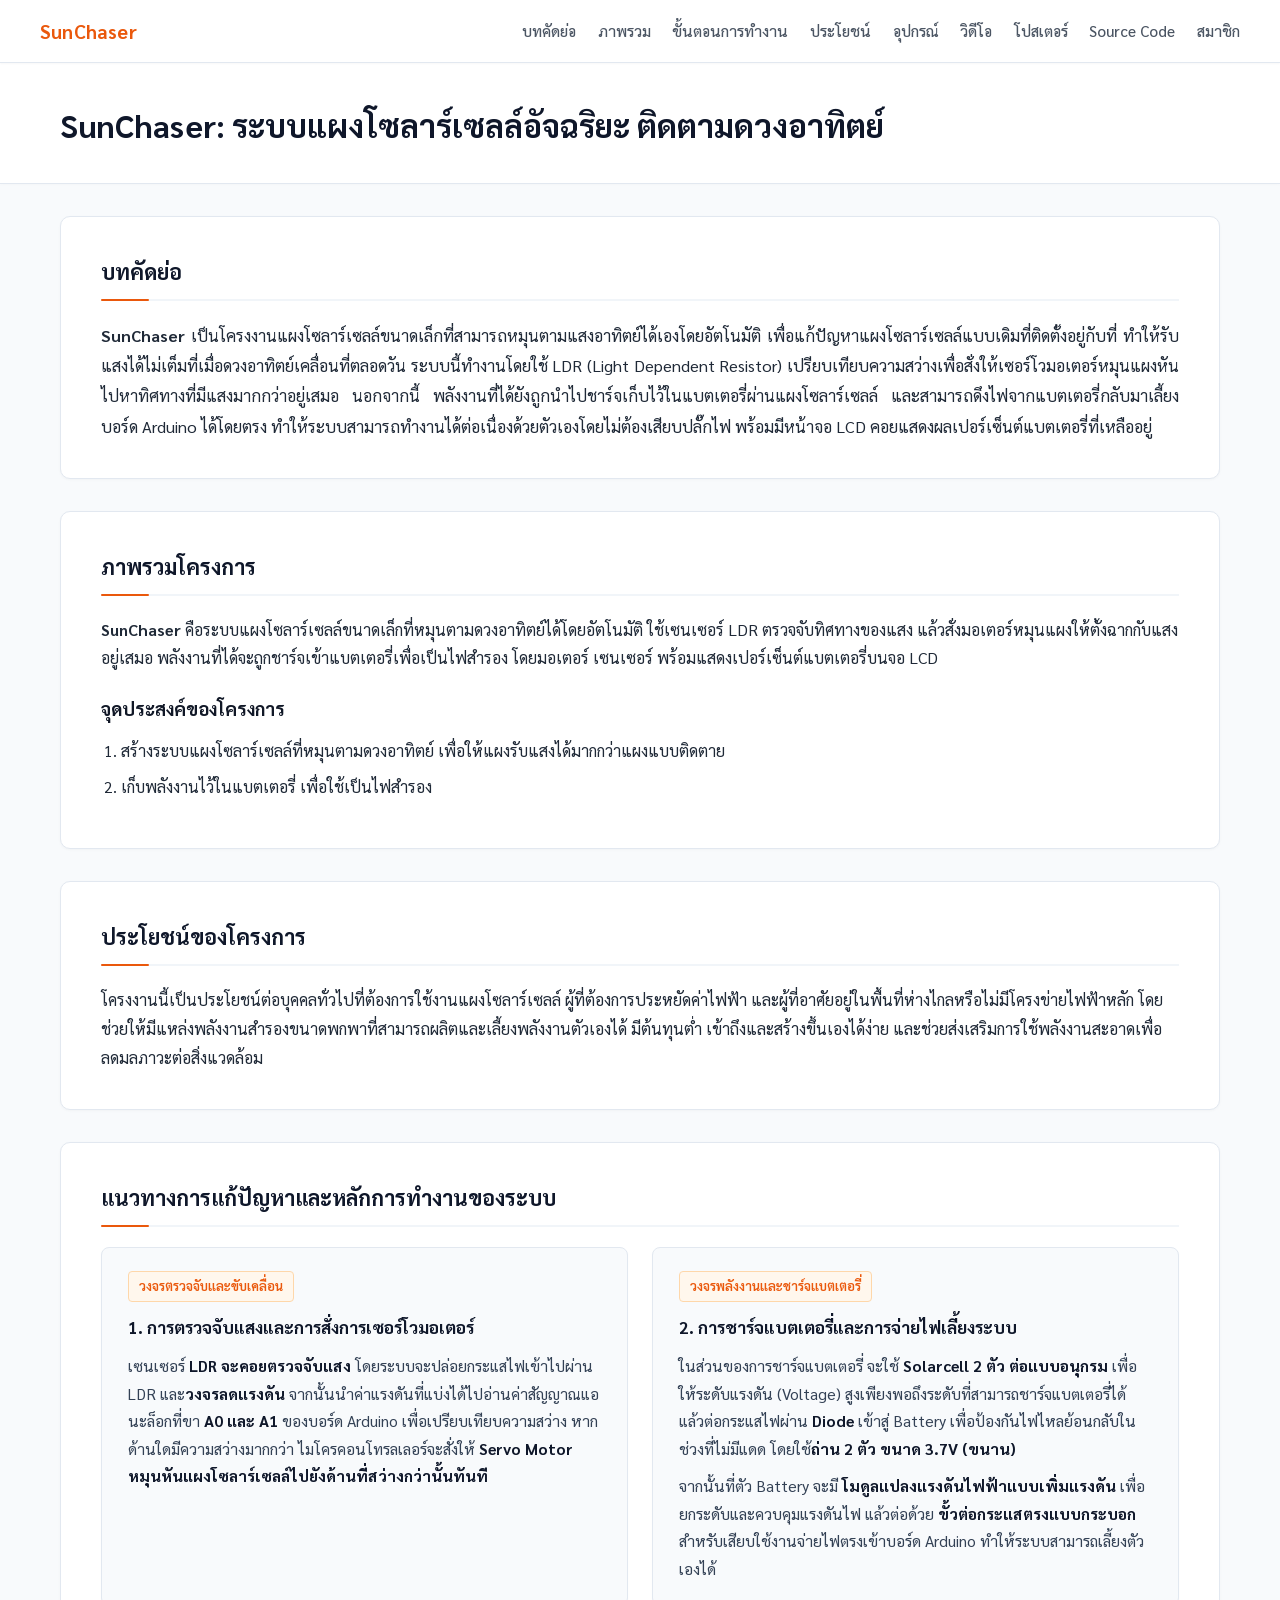
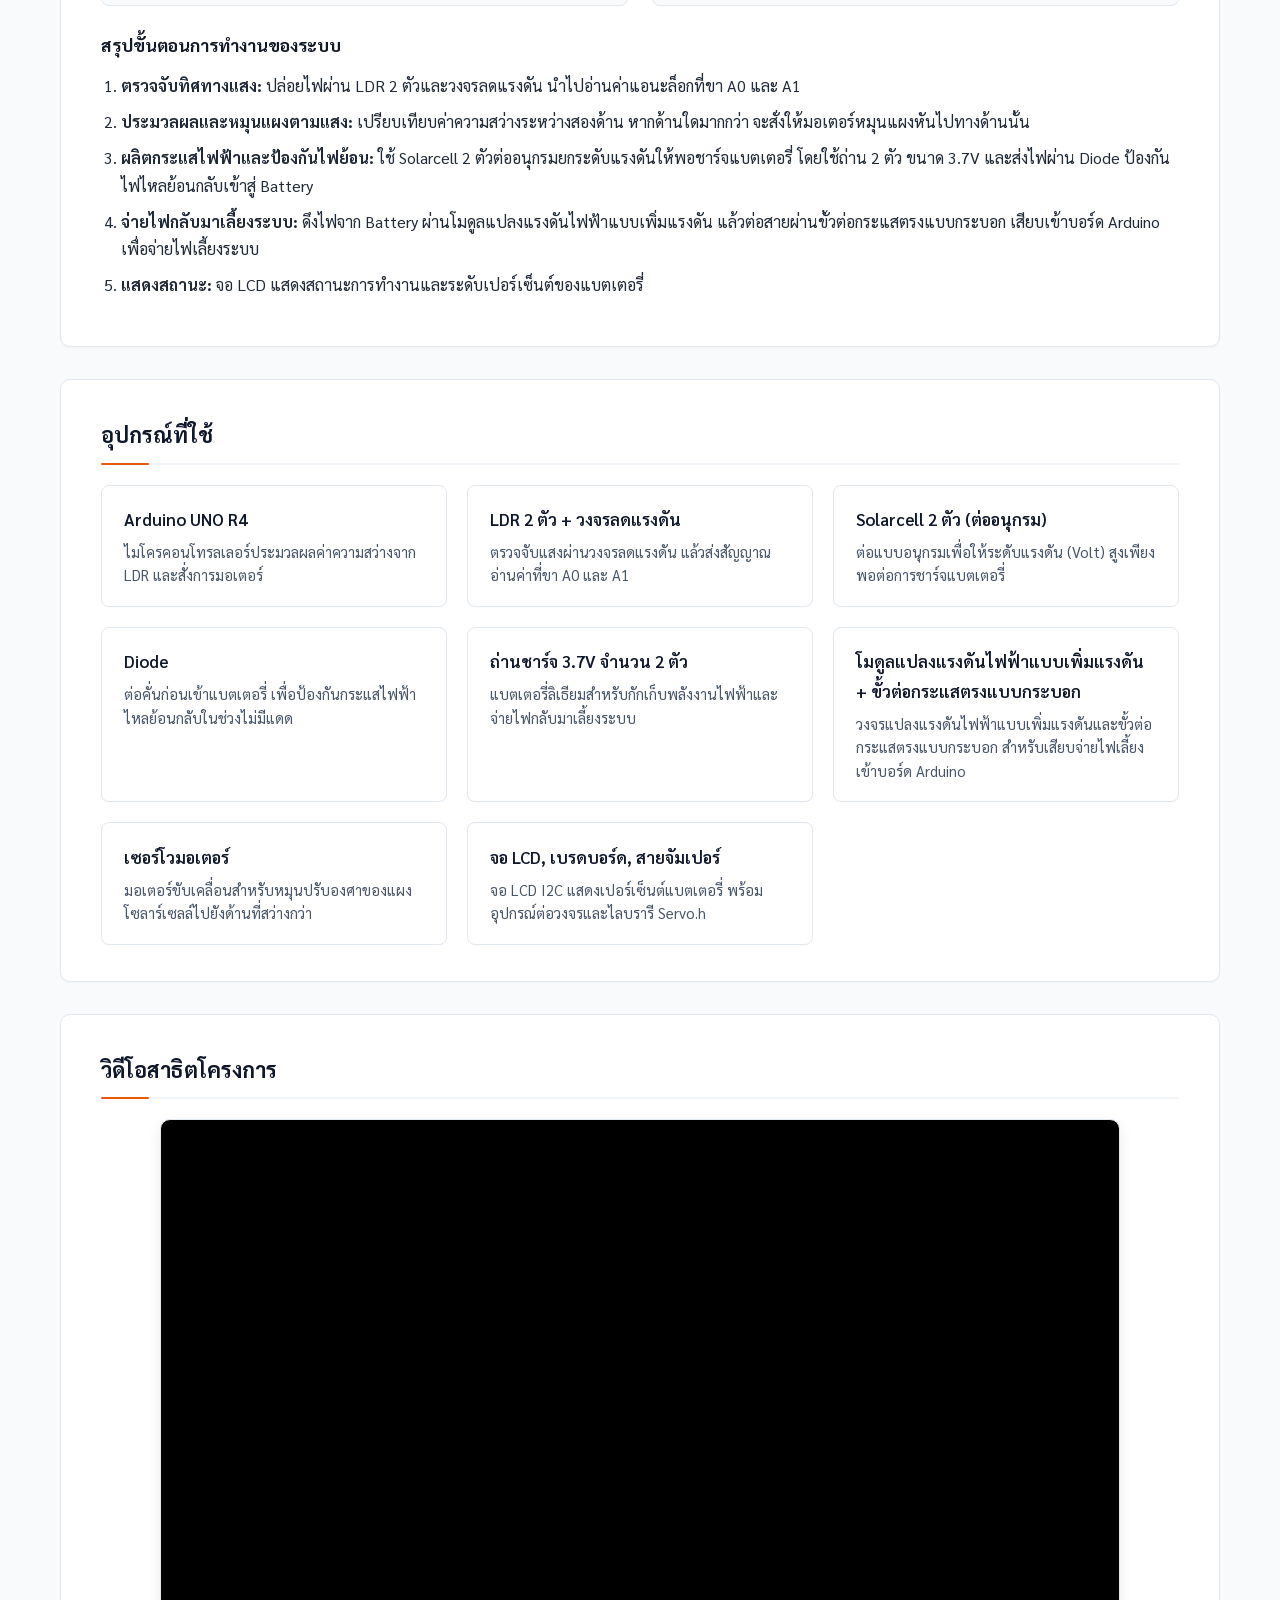
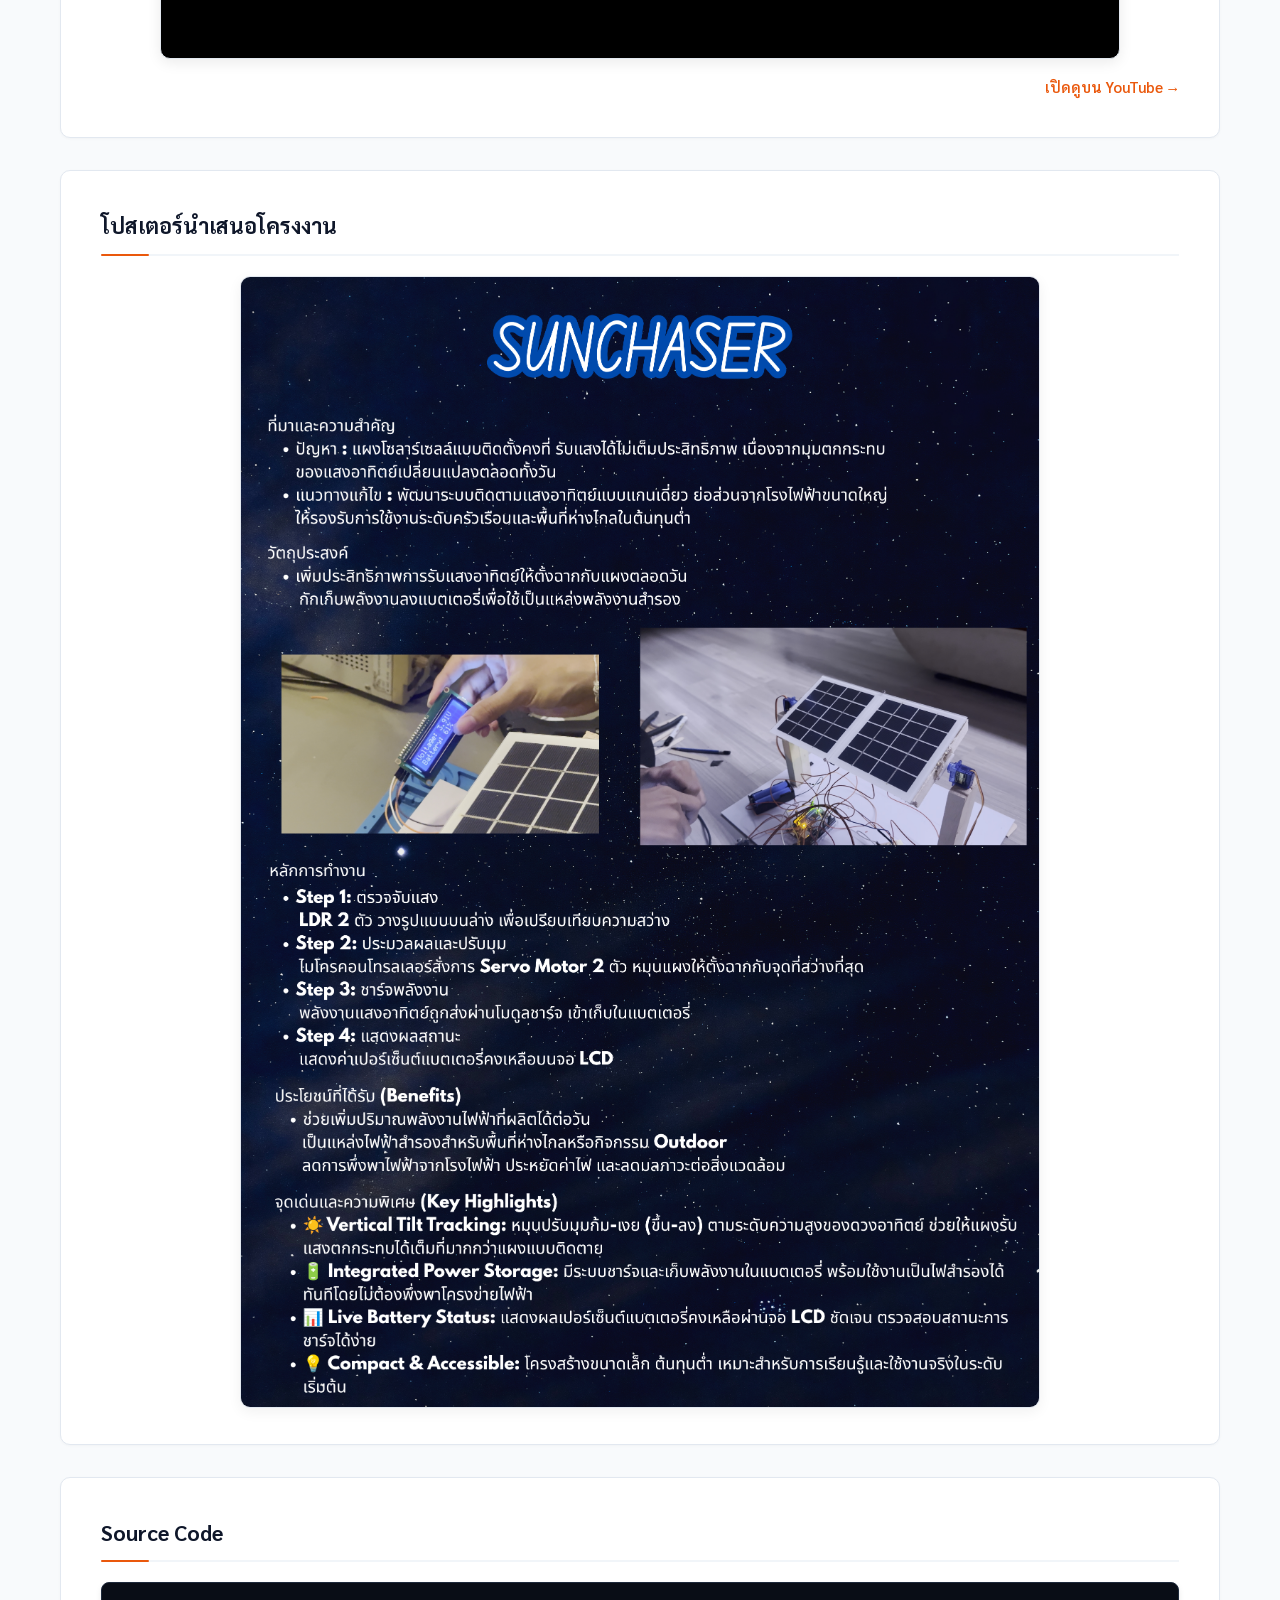
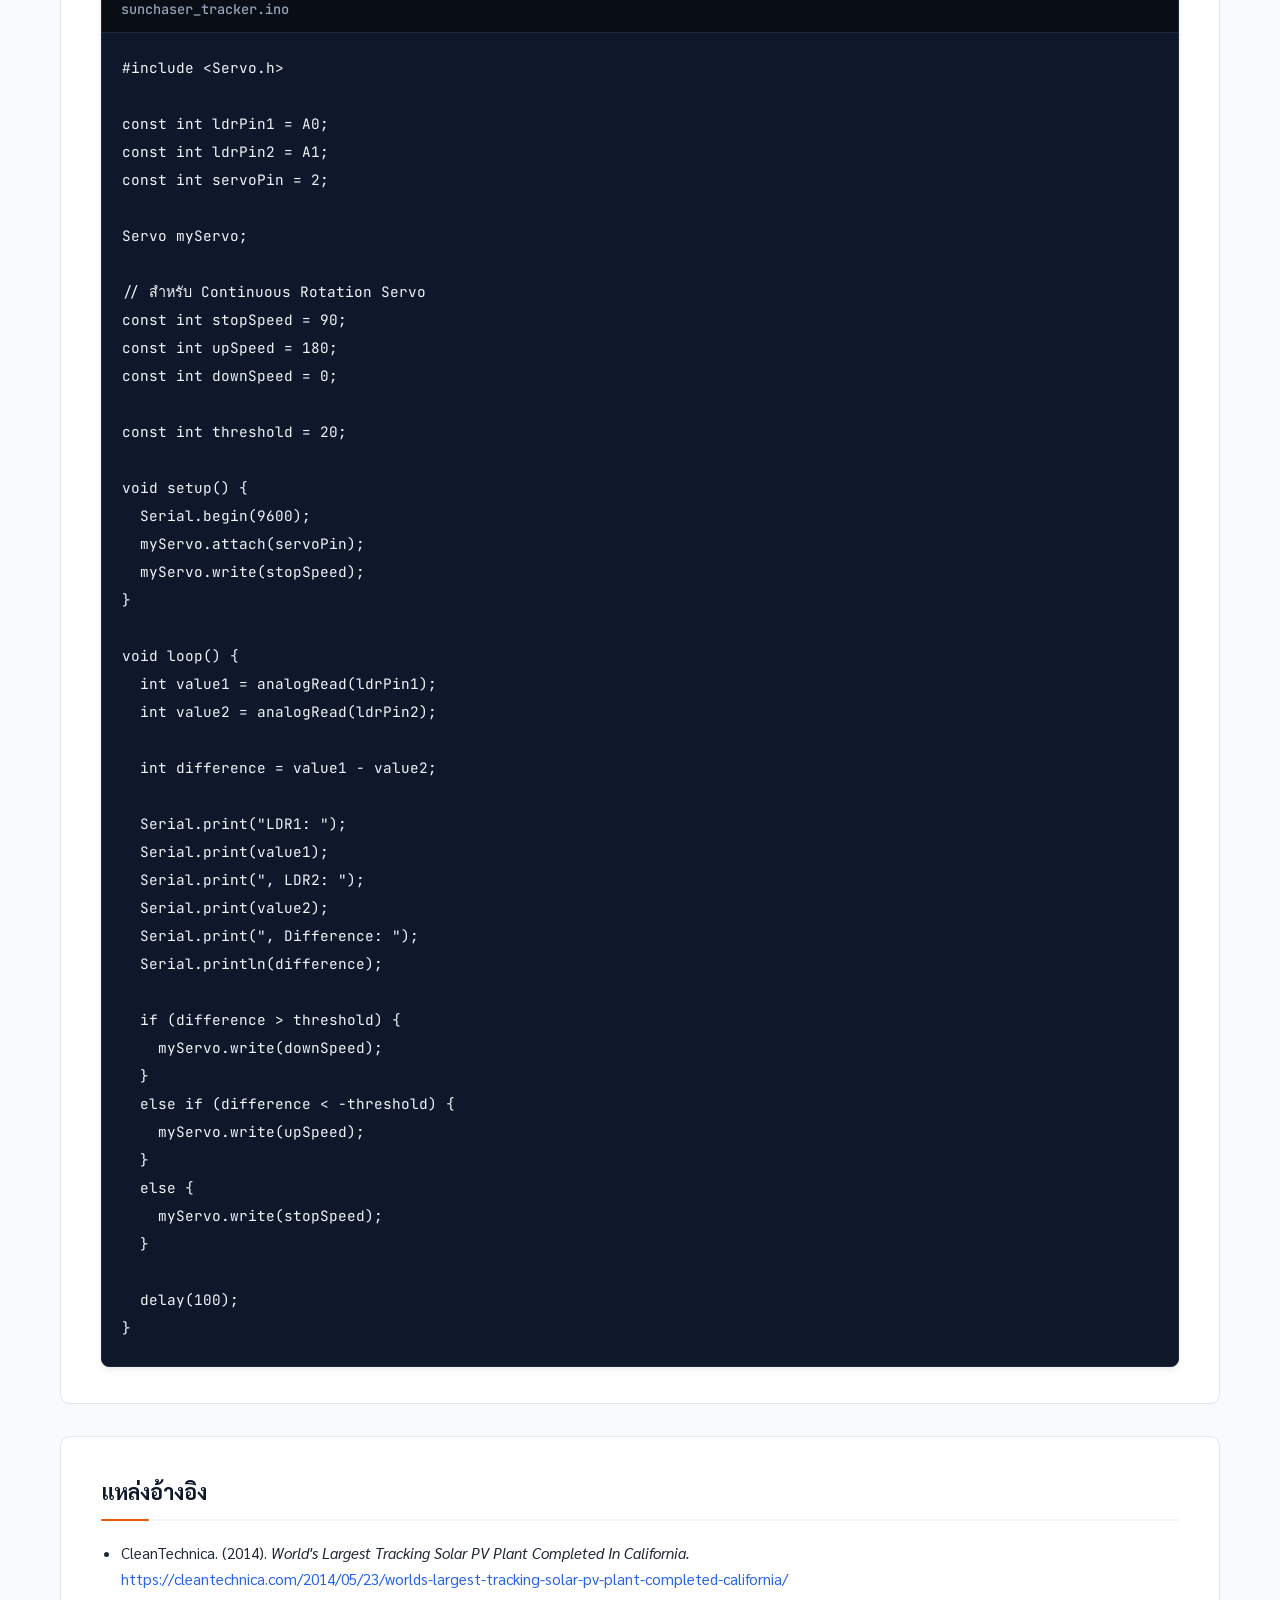
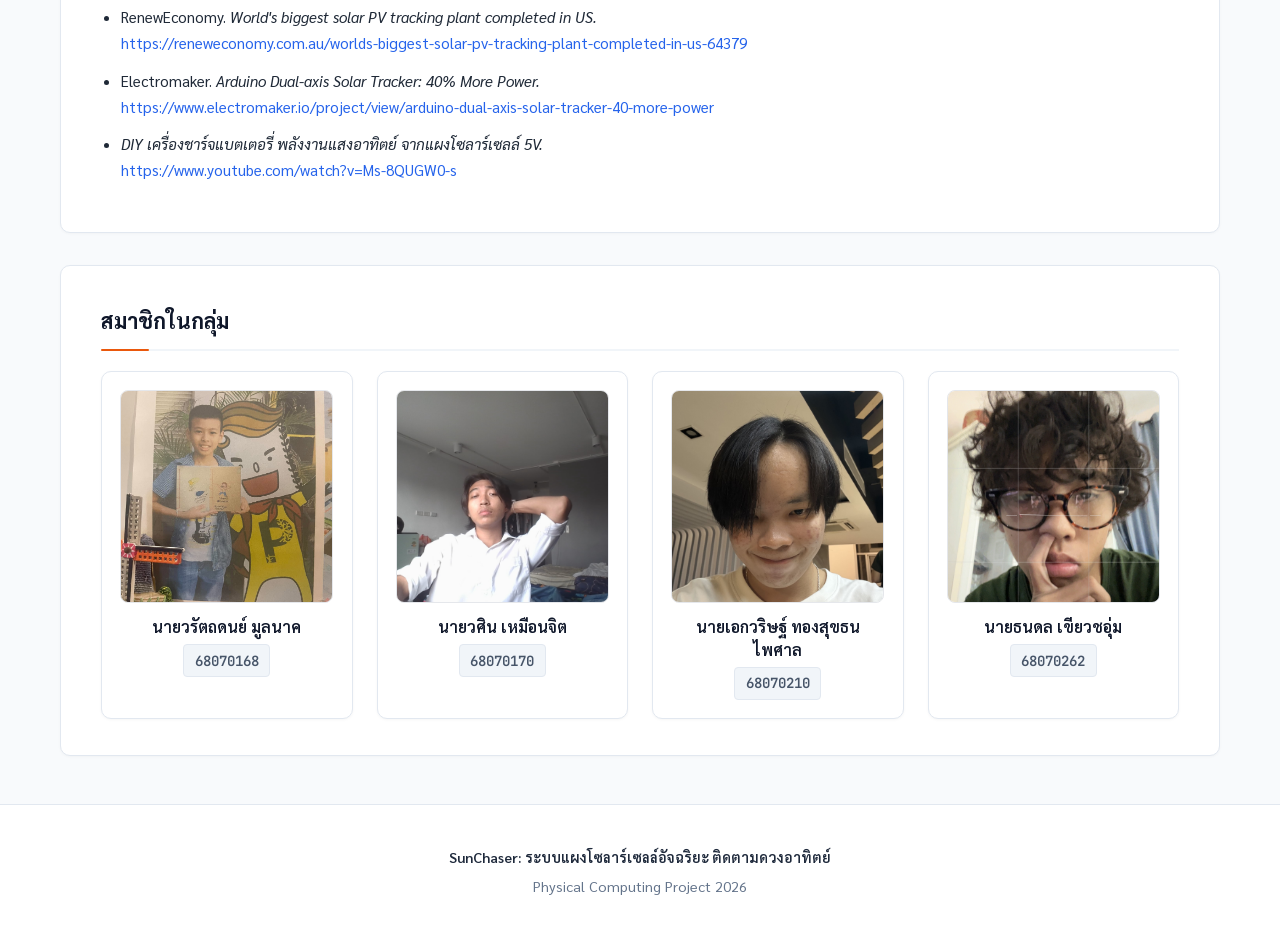
==== commit 8e7a6a14: "Update index.html" ====
--- a/docs/index.html
+++ b/docs/index.html
@@ -84,7 +84,7 @@
           <div class="flow-badge">วงจรพลังงานและชาร์จแบตเตอรี่</div>
           <h3 class="flow-title">2. การชาร์จแบตเตอรี่และการจ่ายไฟเลี้ยงระบบ</h3>
           <p class="flow-desc">
-            ในส่วนของการชาร์จแบตเตอรี่ จะใช้ <strong>Solarcell 2 ตัว ต่อแบบอนุกรม</strong> เพื่อให้ระดับแรงดัน (Voltage) สูงเพียงพอถึงระดับที่สามารถชาร์จแบตเตอรี่ได้ แล้วต่อกระแสไฟผ่าน <strong>Diode</strong> เข้าสู่ Battery เพื่อป้องกันไฟไหลย้อนกลับในช่วงที่ไม่มีแดด โดยใช้<strong>ถ่าน 2 ตัว ขนาด 3.7V</strong>
+            ในส่วนของการชาร์จแบตเตอรี่ จะใช้ <strong>Solarcell 2 ตัว ต่อแบบอนุกรม</strong> เพื่อให้ระดับแรงดัน (Voltage) สูงเพียงพอถึงระดับที่สามารถชาร์จแบตเตอรี่ได้ แล้วต่อกระแสไฟผ่าน <strong>Diode</strong> เข้าสู่ Battery เพื่อป้องกันไฟไหลย้อนกลับในช่วงที่ไม่มีแดด โดยใช้<strong>ถ่าน 2 ตัว ขนาด 3.7V (ขนาน)</strong>
           </p>
           <p class="flow-desc" style="margin-top: 0.65rem;">
             จากนั้นที่ตัว Battery จะมี <strong>โมดูลแปลงแรงดันไฟฟ้าแบบเพิ่มแรงดัน</strong> เพื่อยกระดับและควบคุมแรงดันไฟ แล้วต่อด้วย <strong>ขั้วต่อกระแสตรงแบบกระบอก</strong> สำหรับเสียบใช้งานจ่ายไฟตรงเข้าบอร์ด Arduino ทำให้ระบบสามารถเลี้ยงตัวเองได้
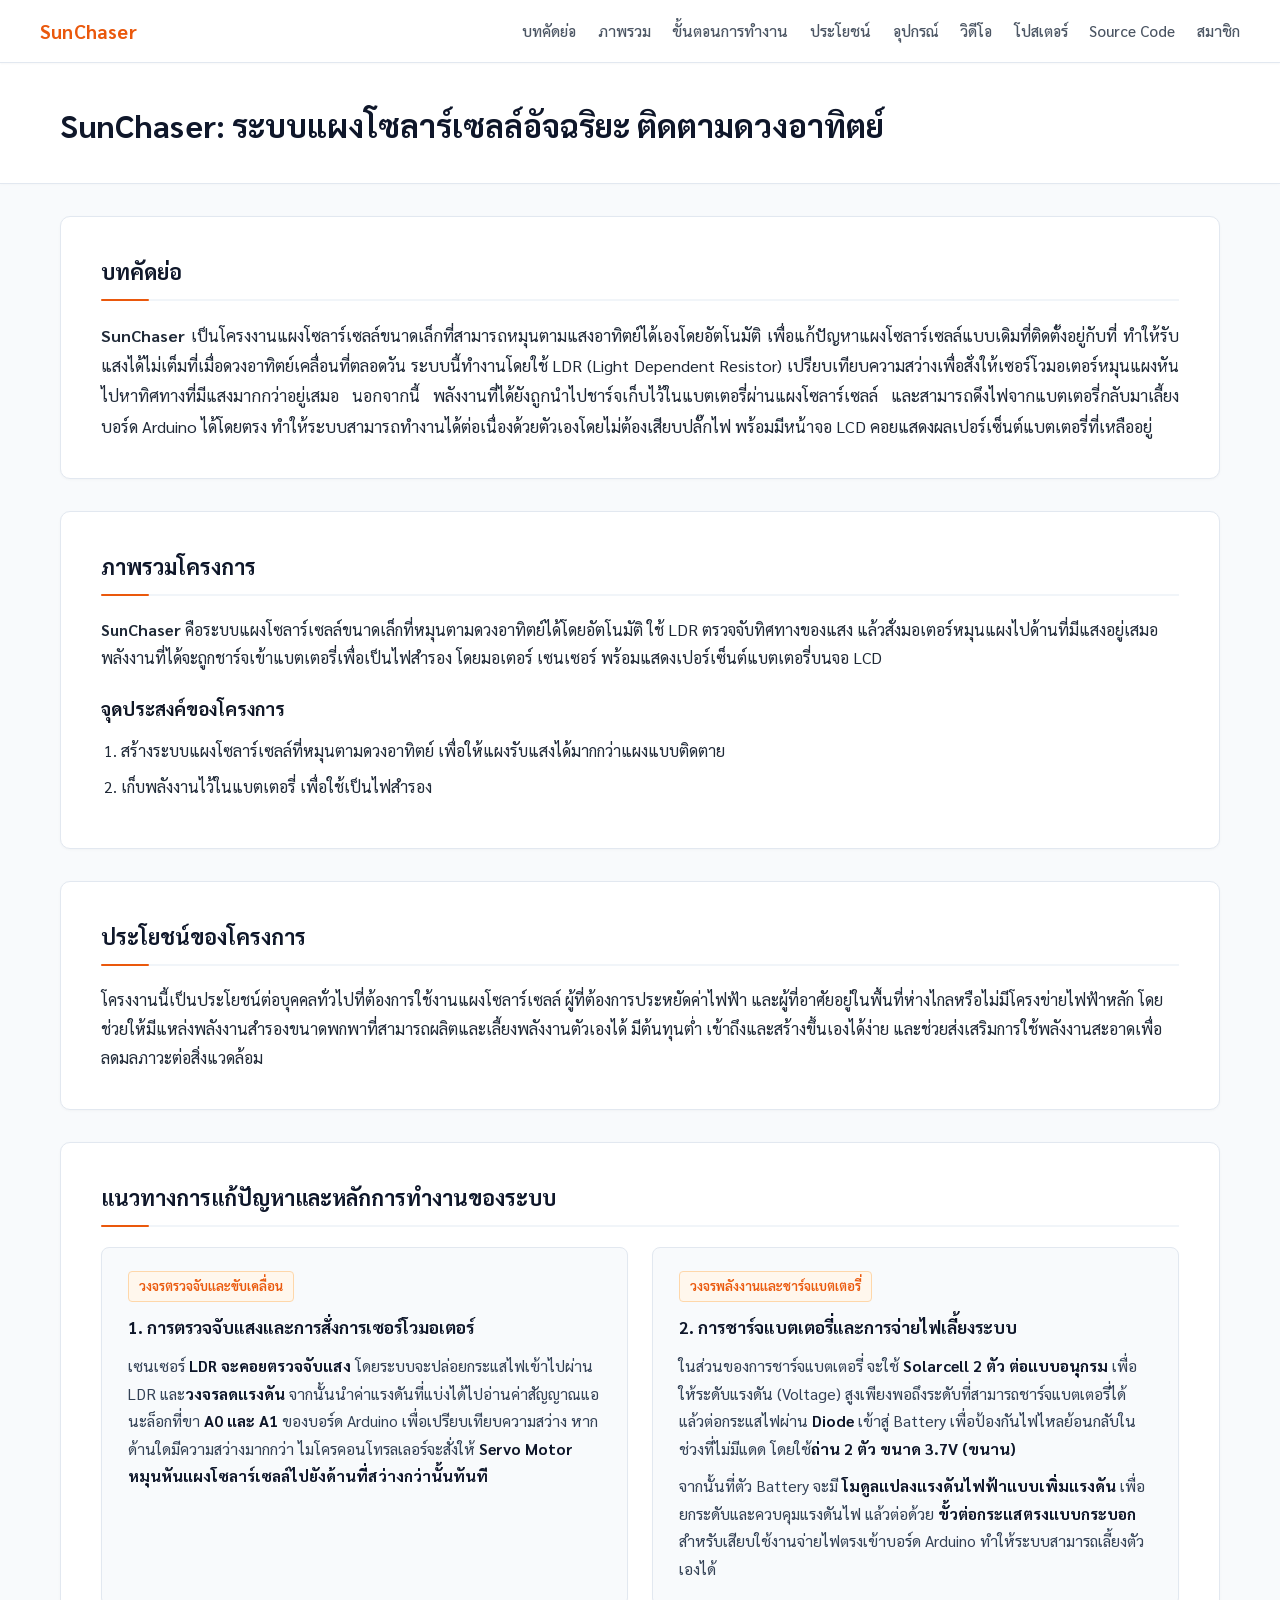
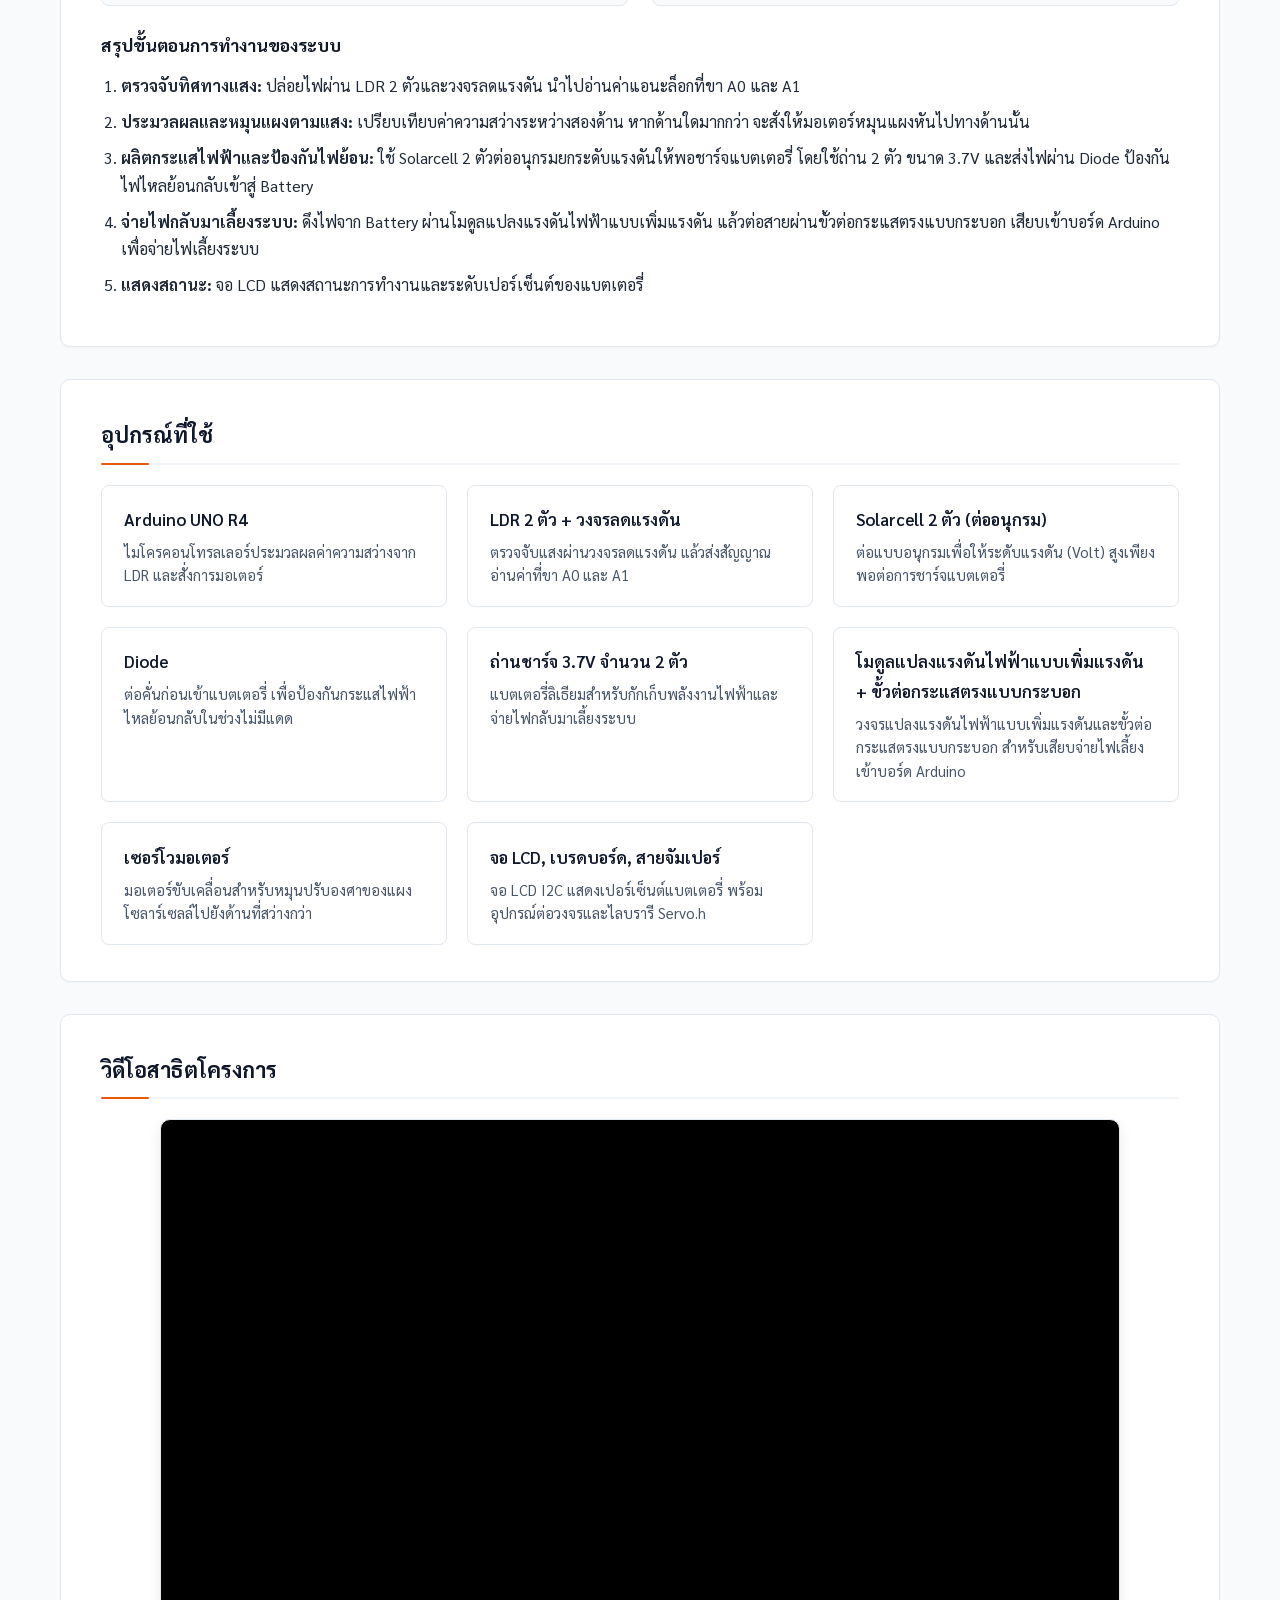
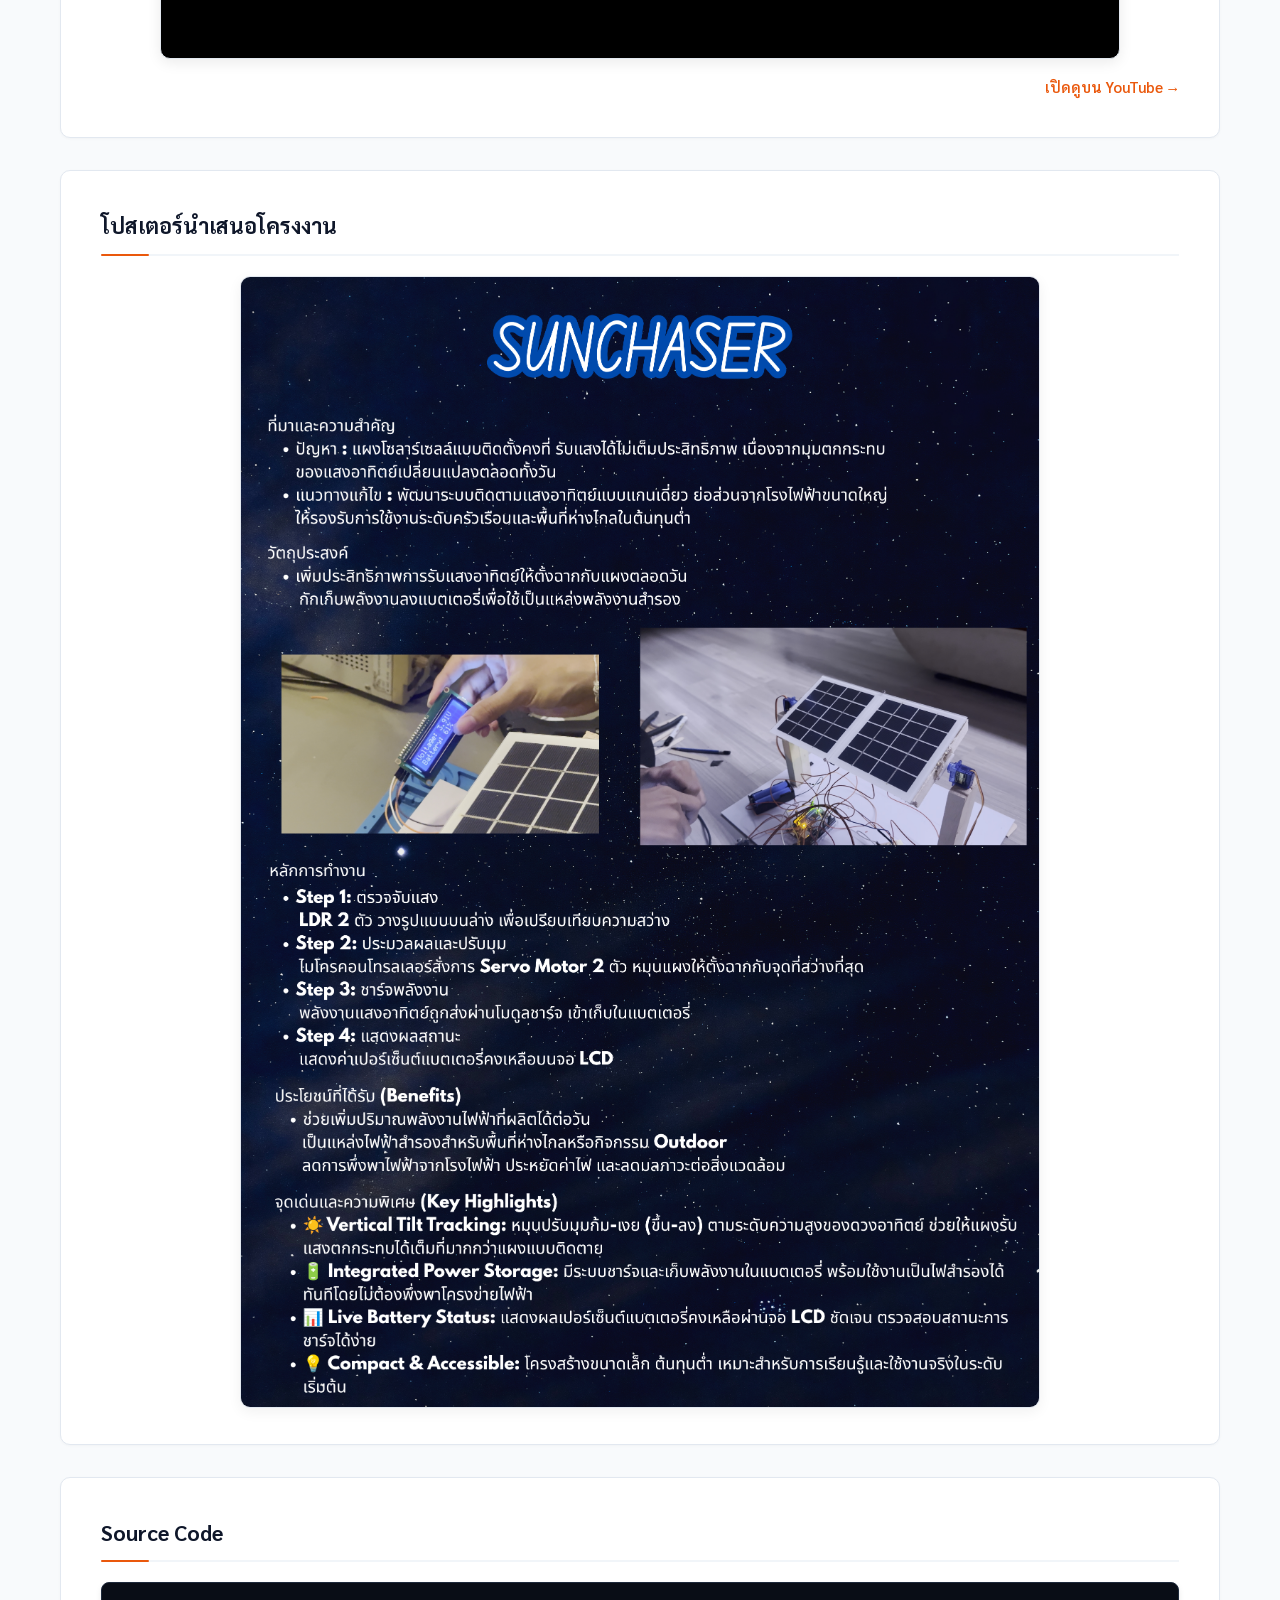
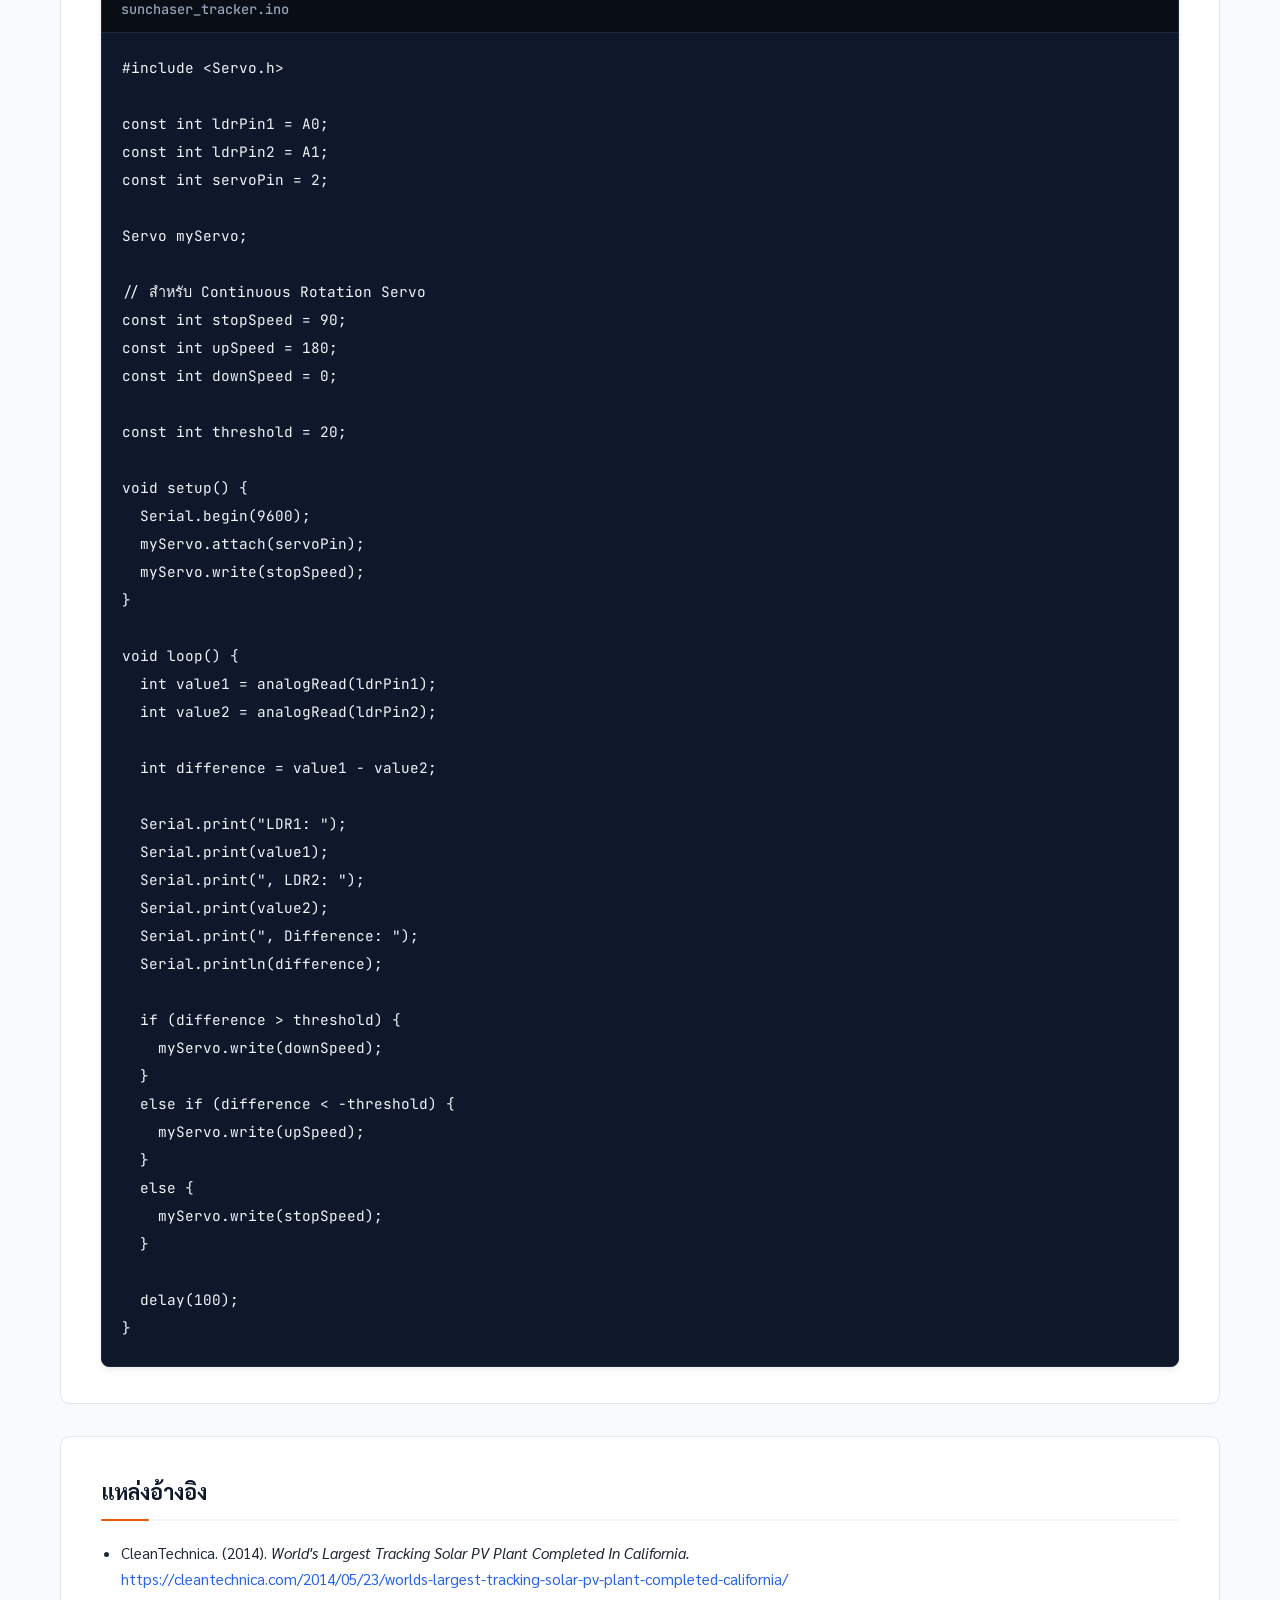
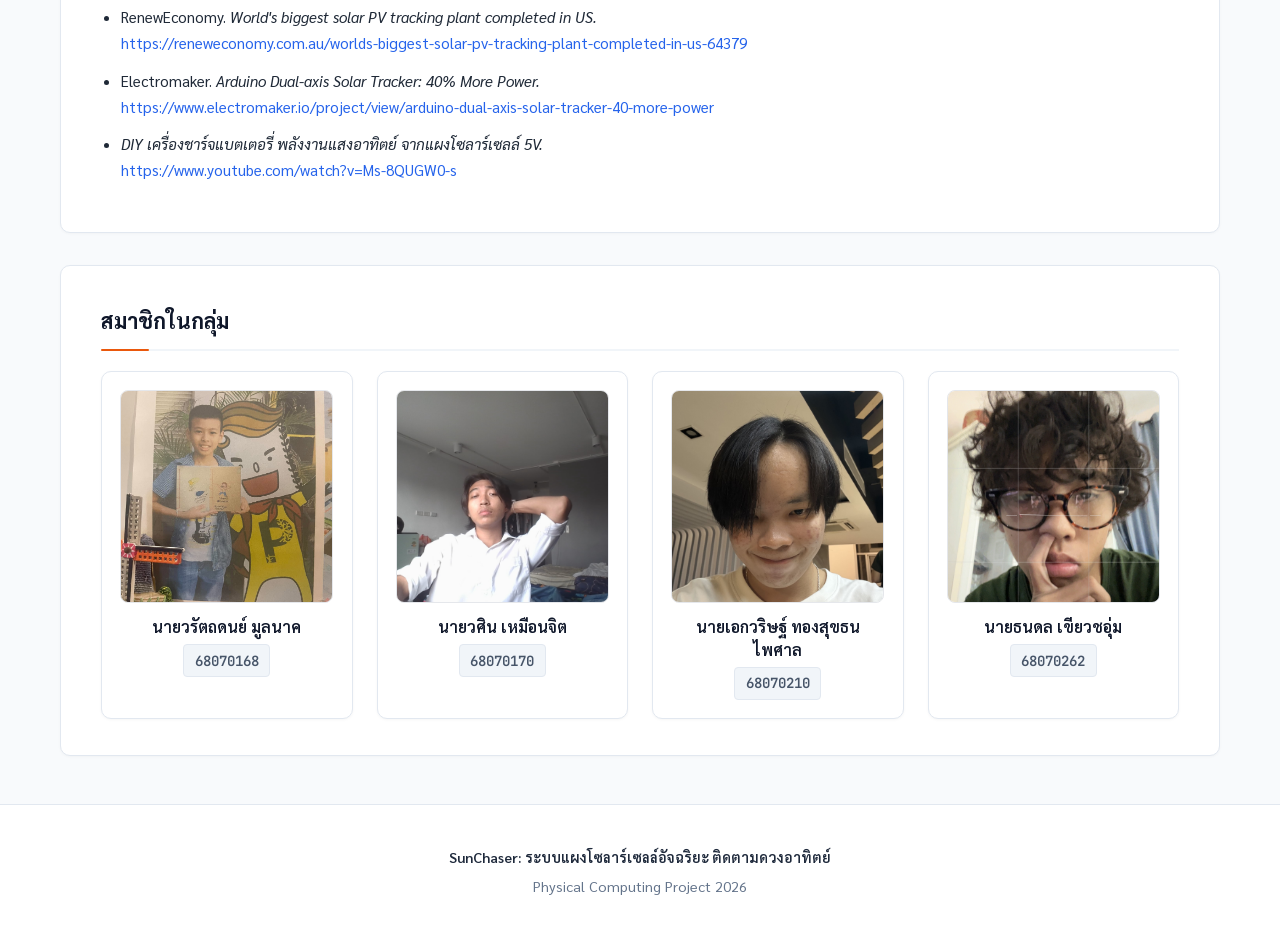
==== commit 4253024b: "Update index.html" ====
--- a/docs/index.html
+++ b/docs/index.html
@@ -49,7 +49,7 @@
     <section id="overview" class="section-block">
       <h2 class="section-heading">ภาพรวมโครงการ</h2>
       <p>
-        <strong>SunChaser</strong> คือระบบแผงโซลาร์เซลล์ขนาดเล็กที่หมุนตามดวงอาทิตย์ได้โดยอัตโนมัติ ใช้เซนเซอร์ LDR ตรวจจับทิศทางของแสง แล้วสั่งมอเตอร์หมุนแผงให้ตั้งฉากกับแสงอยู่เสมอ พลังงานที่ได้จะถูกชาร์จเข้าแบตเตอรี่เพื่อเป็นไฟสำรอง โดยมอเตอร์ เซนเซอร์ พร้อมแสดงเปอร์เซ็นต์แบตเตอรี่บนจอ LCD
+        <strong>SunChaser</strong> คือระบบแผงโซลาร์เซลล์ขนาดเล็กที่หมุนตามดวงอาทิตย์ได้โดยอัตโนมัติ ใช้ LDR ตรวจจับทิศทางของแสง แล้วสั่งมอเตอร์หมุนแผงไปด้านที่มีแสงอยู่เสมอ พลังงานที่ได้จะถูกชาร์จเข้าแบตเตอรี่เพื่อเป็นไฟสำรอง โดยมอเตอร์ เซนเซอร์ พร้อมแสดงเปอร์เซ็นต์แบตเตอรี่บนจอ LCD
       </p>
 
       <div style="margin-top: 1.25rem;">
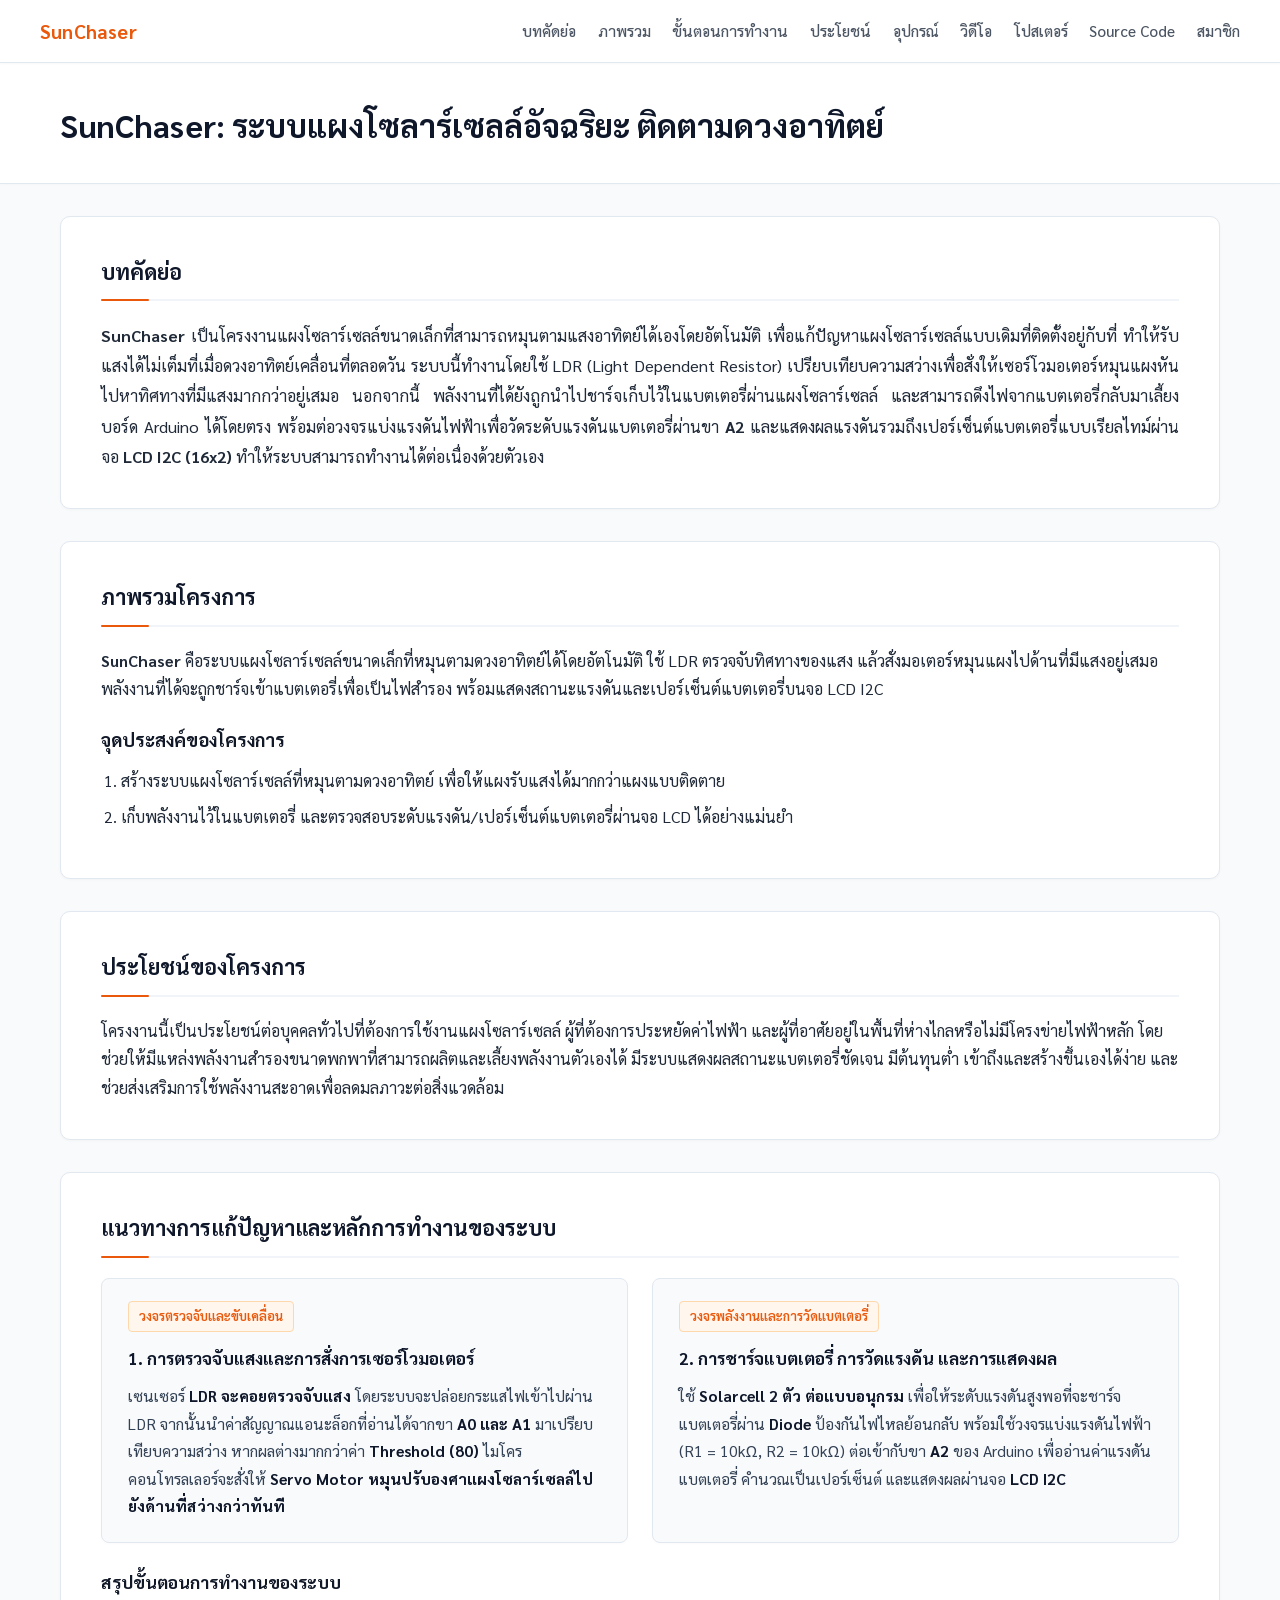
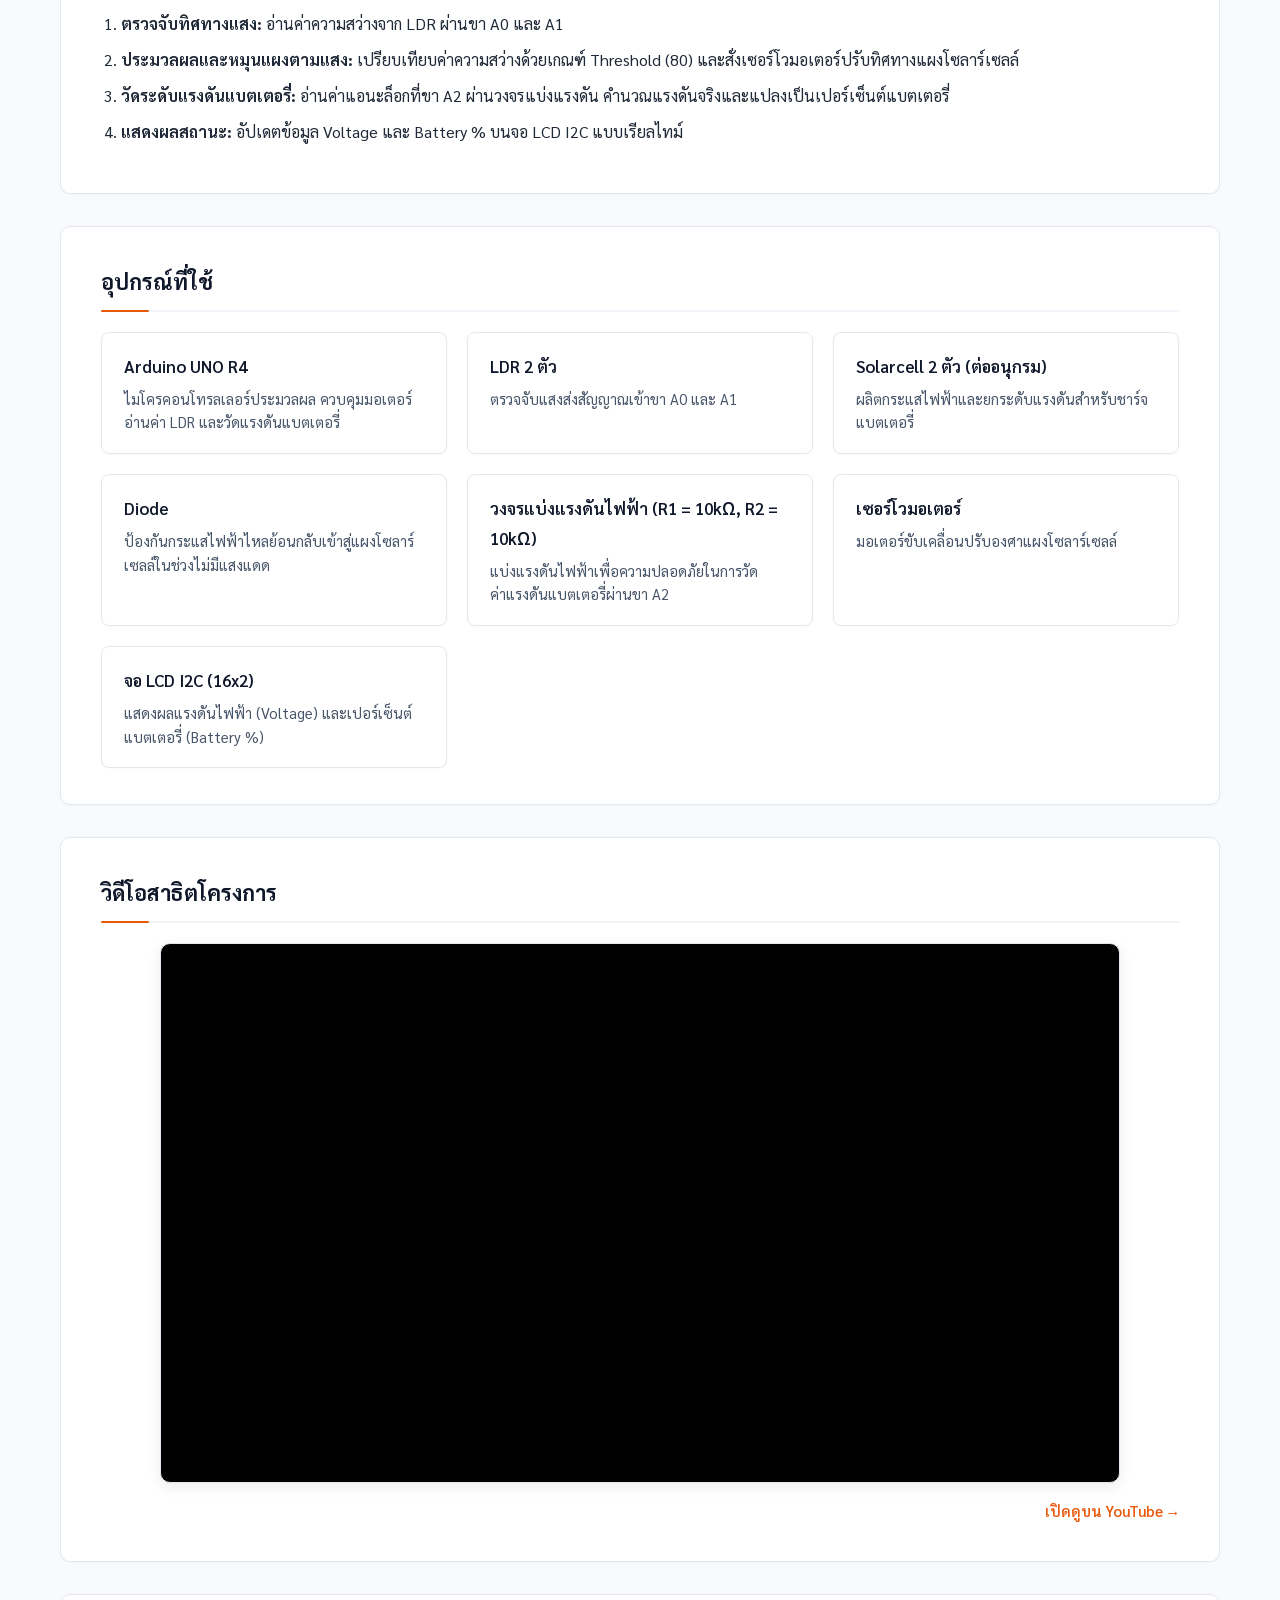
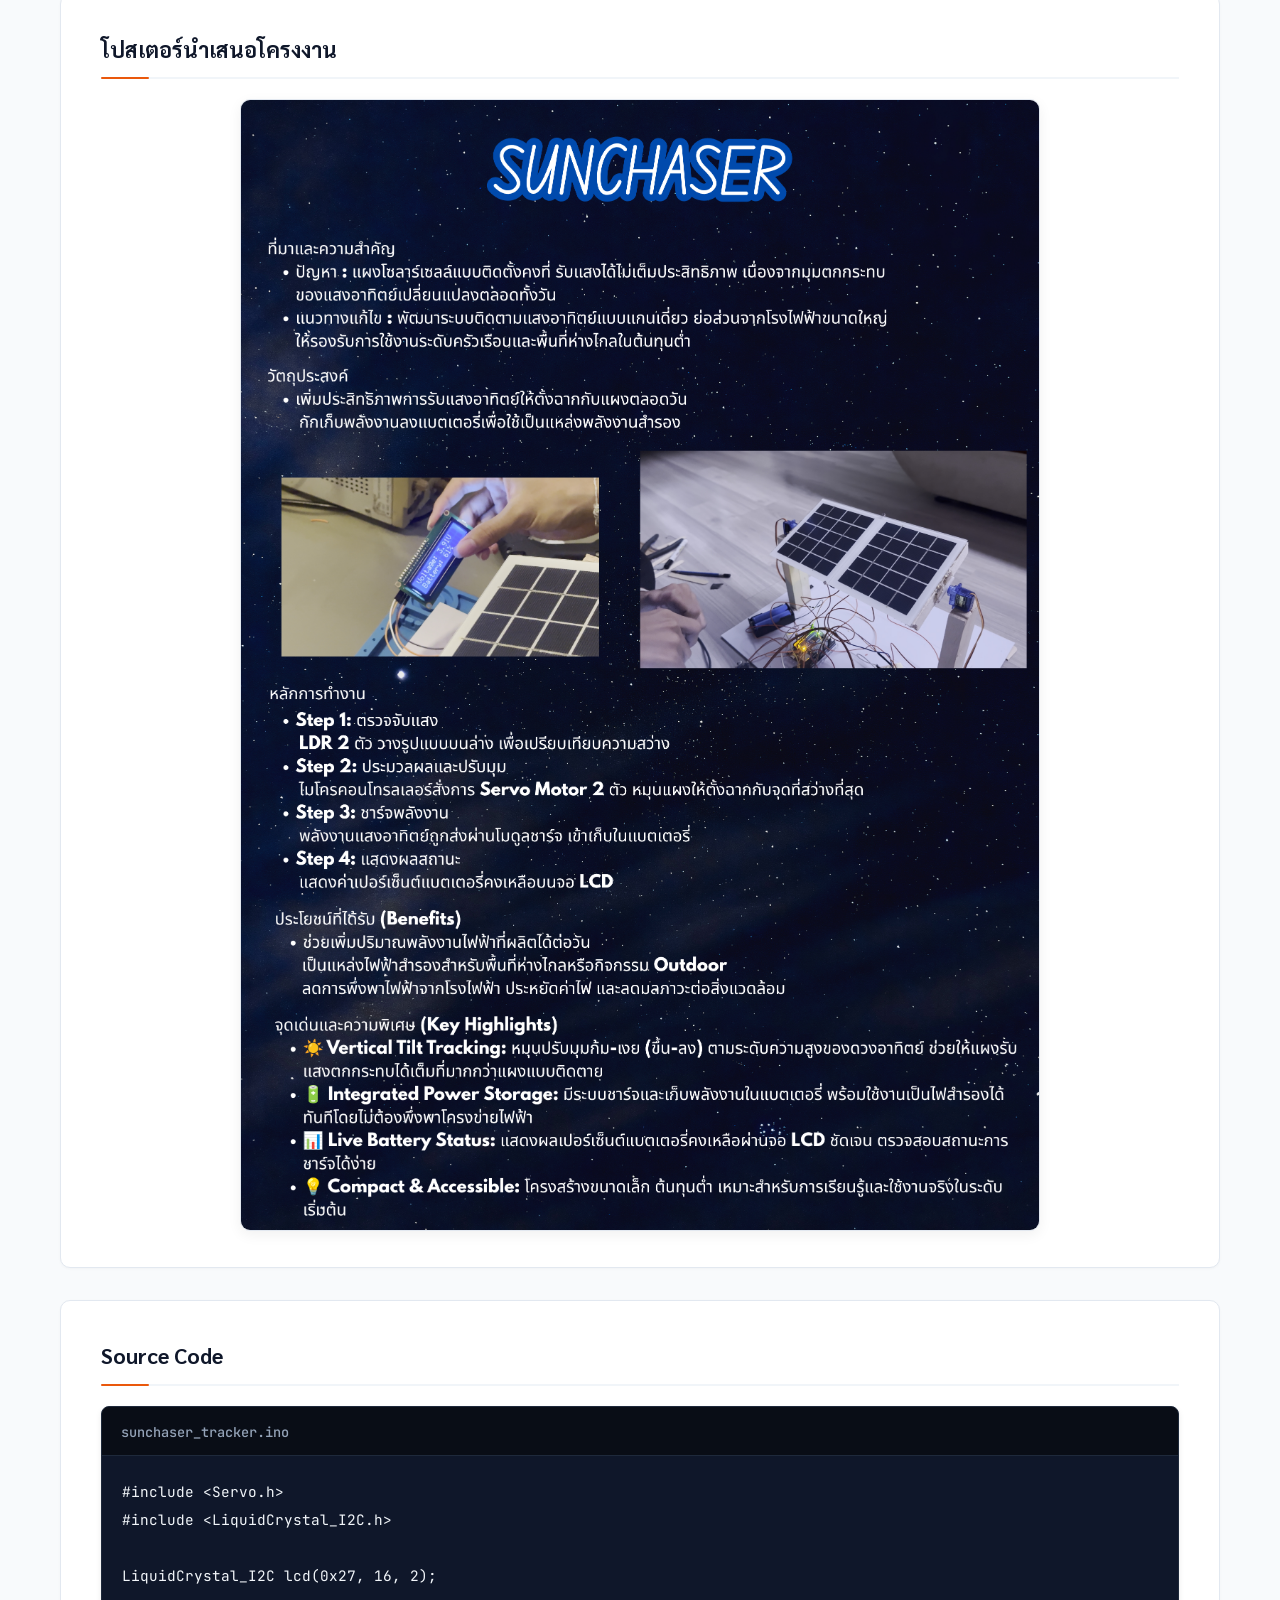
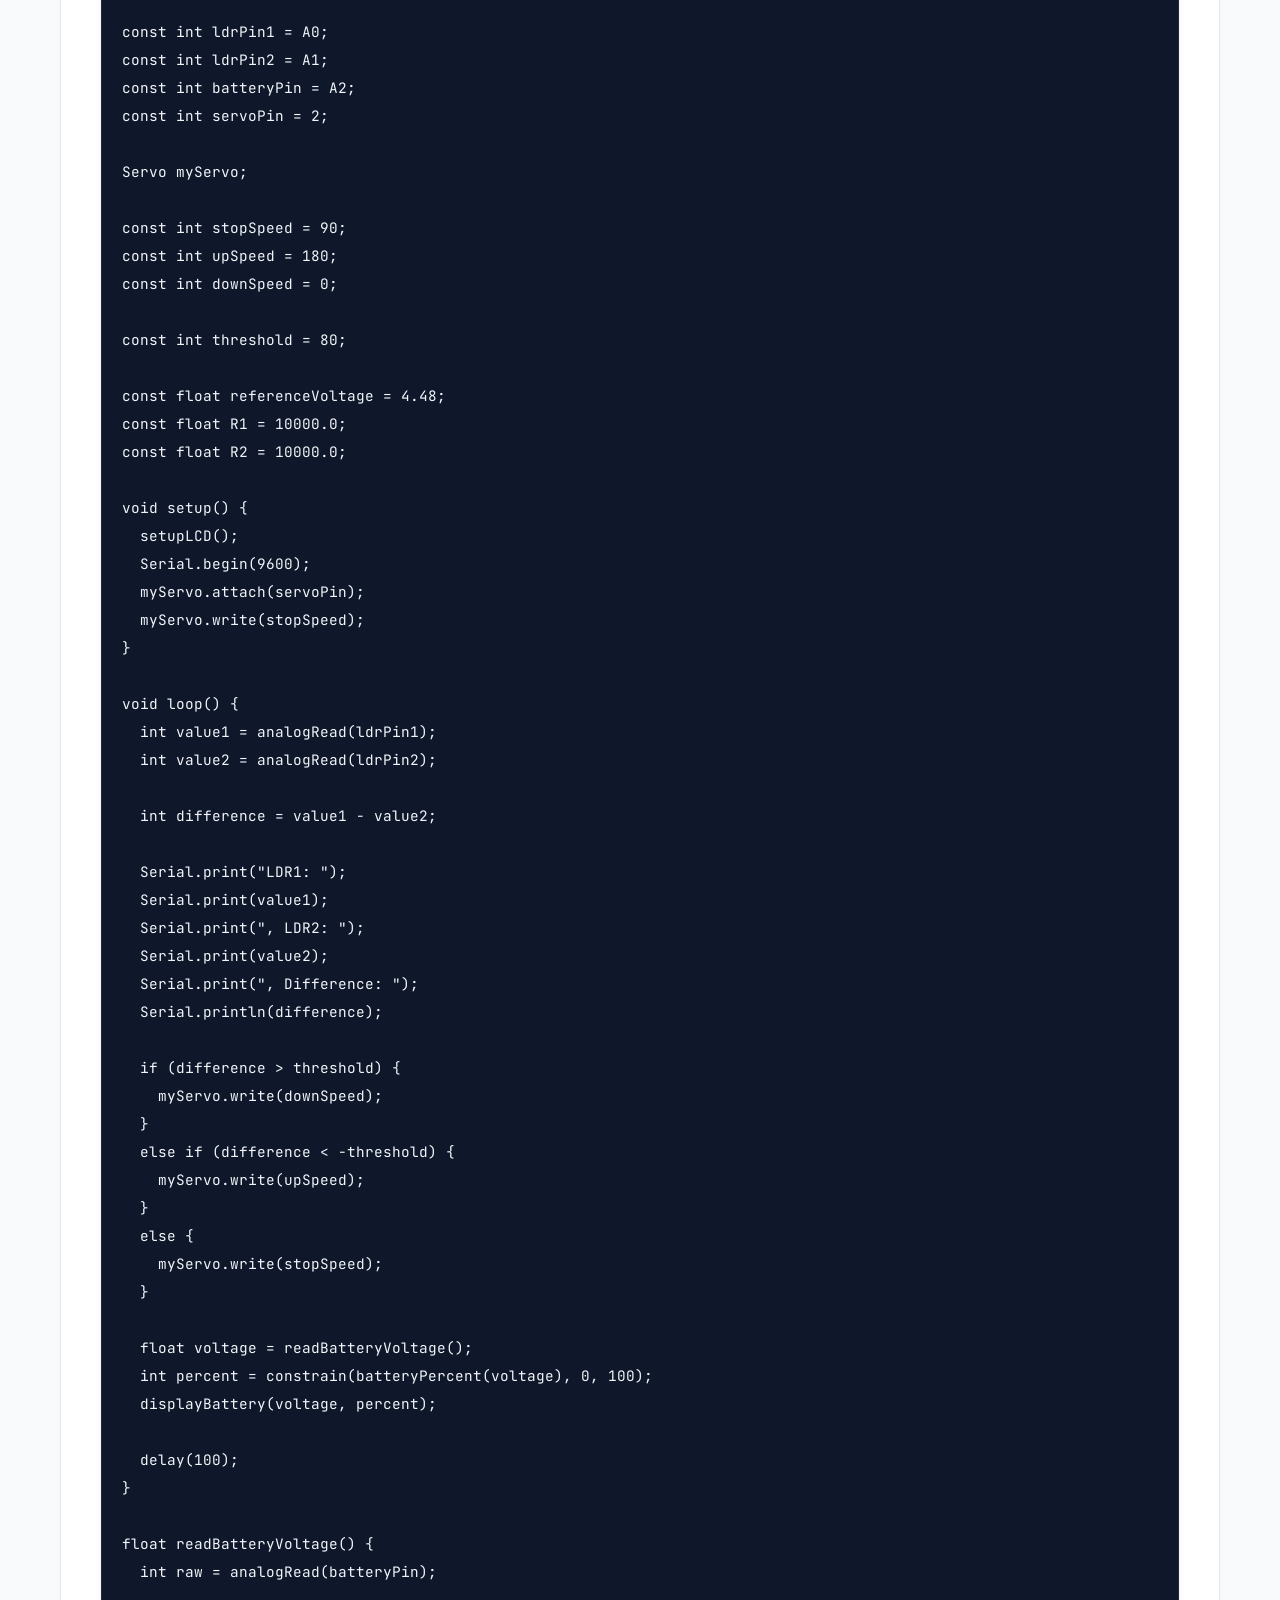
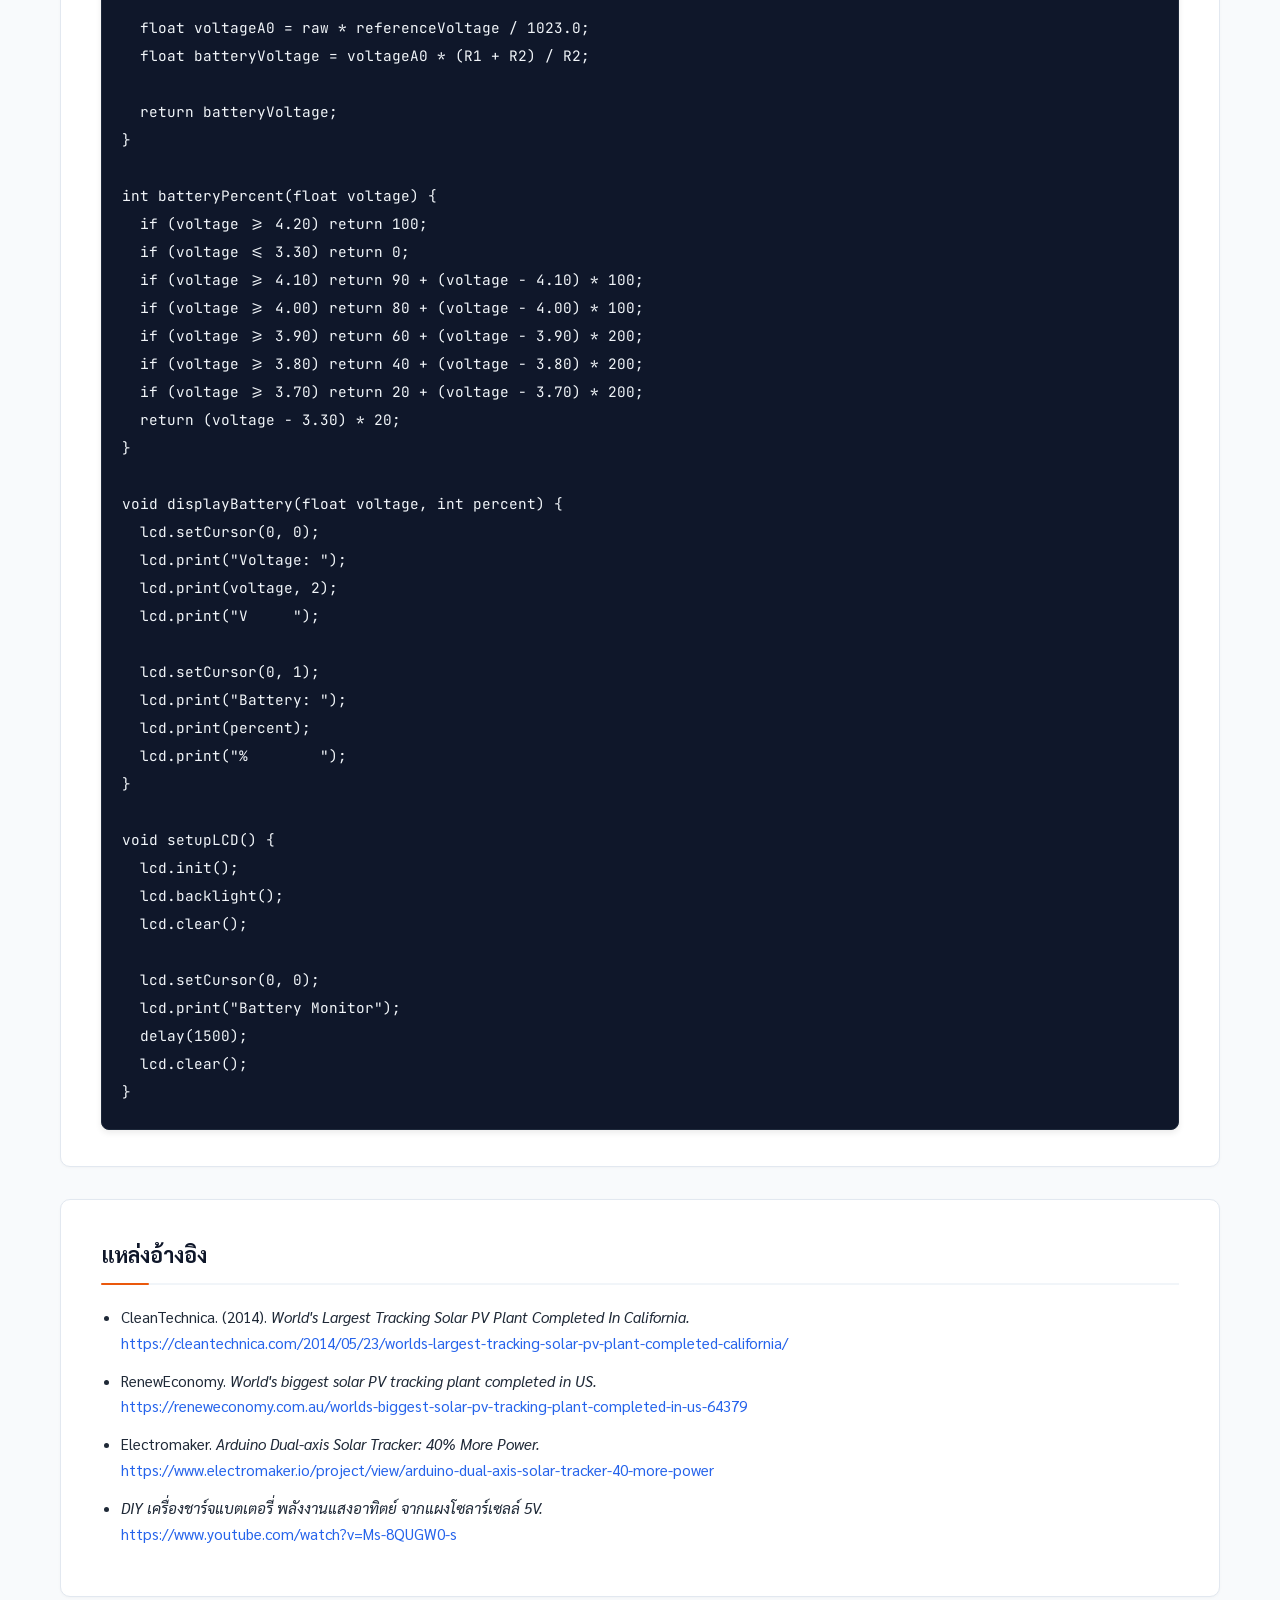
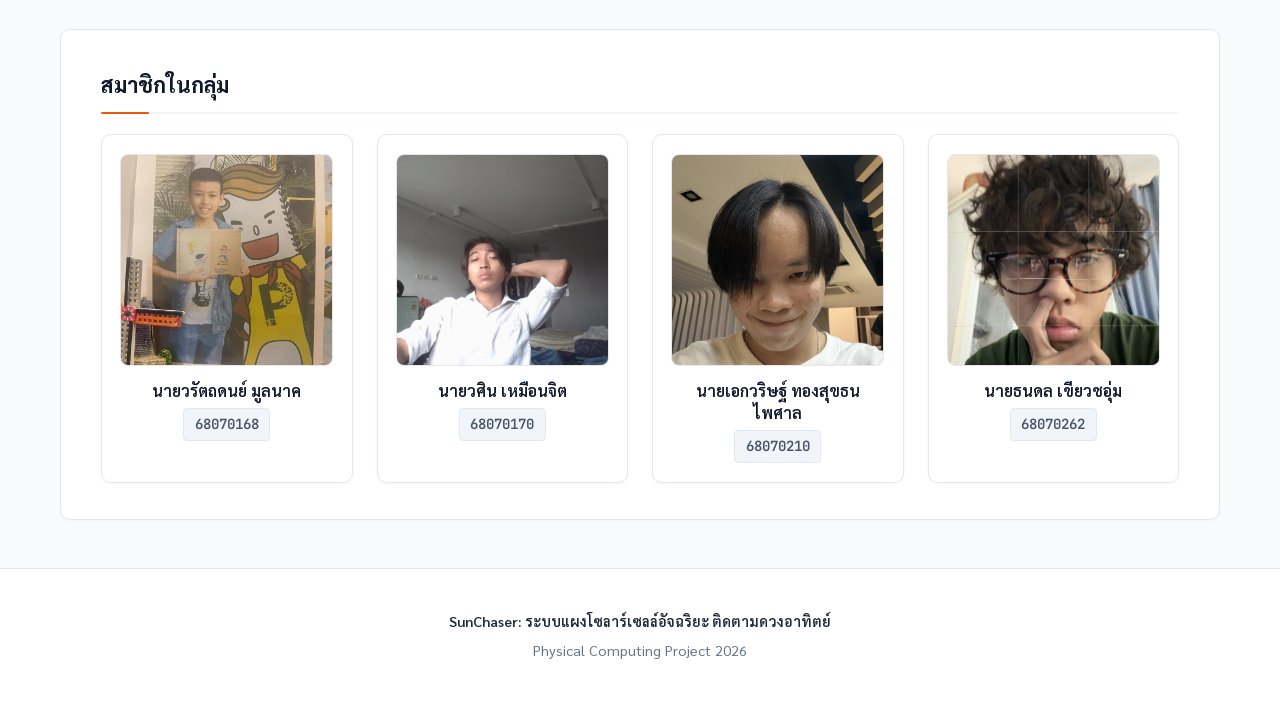
==== commit 476bca6d: "Update index.html" ====
--- a/docs/index.html
+++ b/docs/index.html
@@ -2,9 +2,7 @@
 <html lang="th">
 <head>
   <meta charset="UTF-8">
-  
-<meta name="referrer" content="origin">
-
+  <meta name="referrer" content="origin">
   <meta name="viewport" content="width=device-width, initial-scale=1.0">
   <title>SunChaser | Physical Computing 2026</title>  
   <link rel="preconnect" href="https://fonts.googleapis.com">
@@ -42,21 +40,21 @@
     <section id="abstract" class="section-block">
       <h2 class="section-heading">บทคัดย่อ</h2>
       <p class="abstract-body">
-        <strong>SunChaser</strong> เป็นโครงงานแผงโซลาร์เซลล์ขนาดเล็กที่สามารถหมุนตามแสงอาทิตย์ได้เองโดยอัตโนมัติ เพื่อแก้ปัญหาแผงโซลาร์เซลล์แบบเดิมที่ติดตั้งอยู่กับที่ ทำให้รับแสงได้ไม่เต็มที่เมื่อดวงอาทิตย์เคลื่อนที่ตลอดวัน ระบบนี้ทำงานโดยใช้ LDR (Light Dependent Resistor) เปรียบเทียบความสว่างเพื่อสั่งให้เซอร์โวมอเตอร์หมุนแผงหันไปหาทิศทางที่มีแสงมากกว่าอยู่เสมอ นอกจากนี้ พลังงานที่ได้ยังถูกนำไปชาร์จเก็บไว้ในแบตเตอรี่ผ่านแผงโซลาร์เซลล์ และสามารถดึงไฟจากแบตเตอรี่กลับมาเลี้ยงบอร์ด Arduino ได้โดยตรง ทำให้ระบบสามารถทำงานได้ต่อเนื่องด้วยตัวเองโดยไม่ต้องเสียบปลั๊กไฟ พร้อมมีหน้าจอ LCD คอยแสดงผลเปอร์เซ็นต์แบตเตอรี่ที่เหลืออยู่
+        <strong>SunChaser</strong> เป็นโครงงานแผงโซลาร์เซลล์ขนาดเล็กที่สามารถหมุนตามแสงอาทิตย์ได้เองโดยอัตโนมัติ เพื่อแก้ปัญหาแผงโซลาร์เซลล์แบบเดิมที่ติดตั้งอยู่กับที่ ทำให้รับแสงได้ไม่เต็มที่เมื่อดวงอาทิตย์เคลื่อนที่ตลอดวัน ระบบนี้ทำงานโดยใช้ LDR (Light Dependent Resistor) เปรียบเทียบความสว่างเพื่อสั่งให้เซอร์โวมอเตอร์หมุนแผงหันไปหาทิศทางที่มีแสงมากกว่าอยู่เสมอ นอกจากนี้ พลังงานที่ได้ยังถูกนำไปชาร์จเก็บไว้ในแบตเตอรี่ผ่านแผงโซลาร์เซลล์ และสามารถดึงไฟจากแบตเตอรี่กลับมาเลี้ยงบอร์ด Arduino ได้โดยตรง พร้อมต่อวงจรแบ่งแรงดันไฟฟ้าเพื่อวัดระดับแรงดันแบตเตอรี่ผ่านขา <strong>A2</strong> และแสดงผลแรงดันรวมถึงเปอร์เซ็นต์แบตเตอรี่แบบเรียลไทม์ผ่านจอ <strong>LCD I2C (16x2)</strong> ทำให้ระบบสามารถทำงานได้ต่อเนื่องด้วยตัวเอง
       </p>
     </section>
 
     <section id="overview" class="section-block">
       <h2 class="section-heading">ภาพรวมโครงการ</h2>
       <p>
-        <strong>SunChaser</strong> คือระบบแผงโซลาร์เซลล์ขนาดเล็กที่หมุนตามดวงอาทิตย์ได้โดยอัตโนมัติ ใช้ LDR ตรวจจับทิศทางของแสง แล้วสั่งมอเตอร์หมุนแผงไปด้านที่มีแสงอยู่เสมอ พลังงานที่ได้จะถูกชาร์จเข้าแบตเตอรี่เพื่อเป็นไฟสำรอง โดยมอเตอร์ เซนเซอร์ พร้อมแสดงเปอร์เซ็นต์แบตเตอรี่บนจอ LCD
+        <strong>SunChaser</strong> คือระบบแผงโซลาร์เซลล์ขนาดเล็กที่หมุนตามดวงอาทิตย์ได้โดยอัตโนมัติ ใช้ LDR ตรวจจับทิศทางของแสง แล้วสั่งมอเตอร์หมุนแผงไปด้านที่มีแสงอยู่เสมอ พลังงานที่ได้จะถูกชาร์จเข้าแบตเตอรี่เพื่อเป็นไฟสำรอง พร้อมแสดงสถานะแรงดันและเปอร์เซ็นต์แบตเตอรี่บนจอ LCD I2C
       </p>
 
       <div style="margin-top: 1.25rem;">
         <h3 style="font-size: 1.15rem; margin-bottom: 0.5rem; color: #111827;">จุดประสงค์ของโครงการ</h3>
         <ol class="clean-list">
           <li>สร้างระบบแผงโซลาร์เซลล์ที่หมุนตามดวงอาทิตย์ เพื่อให้แผงรับแสงได้มากกว่าแผงแบบติดตาย</li>
-          <li>เก็บพลังงานไว้ในแบตเตอรี่ เพื่อใช้เป็นไฟสำรอง</li>
+          <li>เก็บพลังงานไว้ในแบตเตอรี่ และตรวจสอบระดับแรงดัน/เปอร์เซ็นต์แบตเตอรี่ผ่านจอ LCD ได้อย่างแม่นยำ</li>
         </ol>
       </div>
     </section>
@@ -64,7 +62,7 @@
     <section id="benefits" class="section-block">
       <h2 class="section-heading">ประโยชน์ของโครงการ</h2>
       <p style="font-size: 1rem; color: #1f2937; line-height: 1.8;">
-        โครงงานนี้เป็นประโยชน์ต่อบุคคลทั่วไปที่ต้องการใช้งานแผงโซลาร์เซลล์ ผู้ที่ต้องการประหยัดค่าไฟฟ้า และผู้ที่อาศัยอยู่ในพื้นที่ห่างไกลหรือไม่มีโครงข่ายไฟฟ้าหลัก โดยช่วยให้มีแหล่งพลังงานสำรองขนาดพกพาที่สามารถผลิตและเลี้ยงพลังงานตัวเองได้ มีต้นทุนต่ำ เข้าถึงและสร้างขึ้นเองได้ง่าย และช่วยส่งเสริมการใช้พลังงานสะอาดเพื่อลดมลภาวะต่อสิ่งแวดล้อม
+        โครงงานนี้เป็นประโยชน์ต่อบุคคลทั่วไปที่ต้องการใช้งานแผงโซลาร์เซลล์ ผู้ที่ต้องการประหยัดค่าไฟฟ้า และผู้ที่อาศัยอยู่ในพื้นที่ห่างไกลหรือไม่มีโครงข่ายไฟฟ้าหลัก โดยช่วยให้มีแหล่งพลังงานสำรองขนาดพกพาที่สามารถผลิตและเลี้ยงพลังงานตัวเองได้ มีระบบแสดงผลสถานะแบตเตอรี่ชัดเจน มีต้นทุนต่ำ เข้าถึงและสร้างขึ้นเองได้ง่าย และช่วยส่งเสริมการใช้พลังงานสะอาดเพื่อลดมลภาวะต่อสิ่งแวดล้อม
       </p>
     </section>
 
@@ -76,29 +74,25 @@
           <div class="flow-badge">วงจรตรวจจับและขับเคลื่อน</div>
           <h3 class="flow-title">1. การตรวจจับแสงและการสั่งการเซอร์โวมอเตอร์</h3>
           <p class="flow-desc">
-            เซนเซอร์ <strong>LDR จะคอยตรวจจับแสง</strong> โดยระบบจะปล่อยกระแสไฟเข้าไปผ่าน LDR และ<strong>วงจรลดแรงดัน</strong> จากนั้นนำค่าแรงดันที่แบ่งได้ไปอ่านค่าสัญญาณแอนะล็อกที่ขา <strong>A0 และ A1</strong> ของบอร์ด Arduino เพื่อเปรียบเทียบความสว่าง หากด้านใดมีความสว่างมากกว่า ไมโครคอนโทรลเลอร์จะสั่งให้ <strong>Servo Motor หมุนหันแผงโซลาร์เซลล์ไปยังด้านที่สว่างกว่านั้นทันที</strong>
+            เซนเซอร์ <strong>LDR จะคอยตรวจจับแสง</strong> โดยระบบจะปล่อยกระแสไฟเข้าไปผ่าน LDR จากนั้นนำค่าสัญญาณแอนะล็อกที่อ่านได้จากขา <strong>A0 และ A1</strong> มาเปรียบเทียบความสว่าง หากผลต่างมากกว่าค่า <strong>Threshold (80)</strong> ไมโครคอนโทรลเลอร์จะสั่งให้ <strong>Servo Motor หมุนปรับองศาแผงโซลาร์เซลล์ไปยังด้านที่สว่างกว่าทันที</strong>
           </p>
         </div>
 
         <div class="flow-card">
-          <div class="flow-badge">วงจรพลังงานและชาร์จแบตเตอรี่</div>
-          <h3 class="flow-title">2. การชาร์จแบตเตอรี่และการจ่ายไฟเลี้ยงระบบ</h3>
+          <div class="flow-badge">วงจรพลังงานและการวัดแบตเตอรี่</div>
+          <h3 class="flow-title">2. การชาร์จแบตเตอรี่ การวัดแรงดัน และการแสดงผล</h3>
           <p class="flow-desc">
-            ในส่วนของการชาร์จแบตเตอรี่ จะใช้ <strong>Solarcell 2 ตัว ต่อแบบอนุกรม</strong> เพื่อให้ระดับแรงดัน (Voltage) สูงเพียงพอถึงระดับที่สามารถชาร์จแบตเตอรี่ได้ แล้วต่อกระแสไฟผ่าน <strong>Diode</strong> เข้าสู่ Battery เพื่อป้องกันไฟไหลย้อนกลับในช่วงที่ไม่มีแดด โดยใช้<strong>ถ่าน 2 ตัว ขนาด 3.7V (ขนาน)</strong>
-          </p>
-          <p class="flow-desc" style="margin-top: 0.65rem;">
-            จากนั้นที่ตัว Battery จะมี <strong>โมดูลแปลงแรงดันไฟฟ้าแบบเพิ่มแรงดัน</strong> เพื่อยกระดับและควบคุมแรงดันไฟ แล้วต่อด้วย <strong>ขั้วต่อกระแสตรงแบบกระบอก</strong> สำหรับเสียบใช้งานจ่ายไฟตรงเข้าบอร์ด Arduino ทำให้ระบบสามารถเลี้ยงตัวเองได้
+            ใช้ <strong>Solarcell 2 ตัว ต่อแบบอนุกรม</strong> เพื่อให้ระดับแรงดันสูงพอที่จะชาร์จแบตเตอรี่ผ่าน <strong>Diode</strong> ป้องกันไฟไหลย้อนกลับ พร้อมใช้วงจรแบ่งแรงดันไฟฟ้า (R1 = 10kΩ, R2 = 10kΩ) ต่อเข้ากับขา <strong>A2</strong> ของ Arduino เพื่ออ่านค่าแรงดันแบตเตอรี่ คำนวณเป็นเปอร์เซ็นต์ และแสดงผลผ่านจอ <strong>LCD I2C</strong>
           </p>
         </div>
       </div>
 
       <h3 style="font-size: 1.1rem; margin-top: 1.5rem; margin-bottom: 0.75rem; color: #111827;">สรุปขั้นตอนการทำงานของระบบ</h3>
       <ol class="clean-list">
-        <li><strong>ตรวจจับทิศทางแสง:</strong> ปล่อยไฟผ่าน LDR 2 ตัวและวงจรลดแรงดัน นำไปอ่านค่าแอนะล็อกที่ขา A0 และ A1</li>
-        <li><strong>ประมวลผลและหมุนแผงตามแสง:</strong> เปรียบเทียบค่าความสว่างระหว่างสองด้าน หากด้านใดมากกว่า จะสั่งให้มอเตอร์หมุนแผงหันไปทางด้านนั้น</li>
-        <li><strong>ผลิตกระแสไฟฟ้าและป้องกันไฟย้อน:</strong> ใช้ Solarcell 2 ตัวต่ออนุกรมยกระดับแรงดันให้พอชาร์จแบตเตอรี่ โดยใช้ถ่าน 2 ตัว ขนาด 3.7V และส่งไฟผ่าน Diode ป้องกันไฟไหลย้อนกลับเข้าสู่ Battery</li>
-        <li><strong>จ่ายไฟกลับมาเลี้ยงระบบ:</strong> ดึงไฟจาก Battery ผ่านโมดูลแปลงแรงดันไฟฟ้าแบบเพิ่มแรงดัน แล้วต่อสายผ่านขั้วต่อกระแสตรงแบบกระบอก เสียบเข้าบอร์ด Arduino เพื่อจ่ายไฟเลี้ยงระบบ</li>
-        <li><strong>แสดงสถานะ:</strong> จอ LCD แสดงสถานะการทำงานและระดับเปอร์เซ็นต์ของแบตเตอรี่</li>
+        <li><strong>ตรวจจับทิศทางแสง:</strong> อ่านค่าความสว่างจาก LDR ผ่านขา A0 และ A1</li>
+        <li><strong>ประมวลผลและหมุนแผงตามแสง:</strong> เปรียบเทียบค่าความสว่างด้วยเกณฑ์ Threshold (80) และสั่งเซอร์โวมอเตอร์ปรับทิศทางแผงโซลาร์เซลล์</li>
+        <li><strong>วัดระดับแรงดันแบตเตอรี่:</strong> อ่านค่าแอนะล็อกที่ขา A2 ผ่านวงจรแบ่งแรงดัน คำนวณแรงดันจริงและแปลงเป็นเปอร์เซ็นต์แบตเตอรี่</li>
+        <li><strong>แสดงผลสถานะ:</strong> อัปเดตข้อมูล Voltage และ Battery % บนจอ LCD I2C แบบเรียลไทม์</li>
       </ol>
     </section>
 
@@ -108,42 +102,37 @@
       <div class="hardware-specs">
         <div class="hw-item">
           <div class="hw-item-name">Arduino UNO R4</div>
-          <div class="hw-item-desc">ไมโครคอนโทรลเลอร์ประมวลผลค่าความสว่างจาก LDR และสั่งการมอเตอร์</div>
-        </div>
-
-        <div class="hw-item">
-          <div class="hw-item-name">LDR 2 ตัว + วงจรลดแรงดัน</div>
-          <div class="hw-item-desc">ตรวจจับแสงผ่านวงจรลดแรงดัน แล้วส่งสัญญาณอ่านค่าที่ขา A0 และ A1</div>
+          <div class="hw-item-desc">ไมโครคอนโทรลเลอร์ประมวลผล ควบคุมมอเตอร์ อ่านค่า LDR และวัดแรงดันแบตเตอรี่</div>
+        </div>
+
+        <div class="hw-item">
+          <div class="hw-item-name">LDR 2 ตัว</div>
+          <div class="hw-item-desc">ตรวจจับแสงส่งสัญญาณเข้าขา A0 และ A1</div>
         </div>
 
         <div class="hw-item">
           <div class="hw-item-name">Solarcell 2 ตัว (ต่ออนุกรม)</div>
-          <div class="hw-item-desc">ต่อแบบอนุกรมเพื่อให้ระดับแรงดัน (Volt) สูงเพียงพอต่อการชาร์จแบตเตอรี่</div>
+          <div class="hw-item-desc">ผลิตกระแสไฟฟ้าและยกระดับแรงดันสำหรับชาร์จแบตเตอรี่</div>
         </div>
 
         <div class="hw-item">
           <div class="hw-item-name">Diode</div>
-          <div class="hw-item-desc">ต่อคั่นก่อนเข้าแบตเตอรี่ เพื่อป้องกันกระแสไฟฟ้าไหลย้อนกลับในช่วงไม่มีแดด</div>
-        </div>
-
-        <div class="hw-item">
-          <div class="hw-item-name">ถ่านชาร์จ 3.7V จำนวน 2 ตัว</div>
-          <div class="hw-item-desc">แบตเตอรี่ลิเธียมสำหรับกักเก็บพลังงานไฟฟ้าและจ่ายไฟกลับมาเลี้ยงระบบ</div>
-        </div>
-
-        <div class="hw-item">
-          <div class="hw-item-name">โมดูลแปลงแรงดันไฟฟ้าแบบเพิ่มแรงดัน + ขั้วต่อกระแสตรงแบบกระบอก</div>
-          <div class="hw-item-desc">วงจรแปลงแรงดันไฟฟ้าแบบเพิ่มแรงดันและขั้วต่อกระแสตรงแบบกระบอก สำหรับเสียบจ่ายไฟเลี้ยงเข้าบอร์ด Arduino</div>
+          <div class="hw-item-desc">ป้องกันกระแสไฟฟ้าไหลย้อนกลับเข้าสู่แผงโซลาร์เซลล์ในช่วงไม่มีแสงแดด</div>
+        </div>
+
+        <div class="hw-item">
+          <div class="hw-item-name">วงจรแบ่งแรงดันไฟฟ้า (R1 = 10kΩ, R2 = 10kΩ)</div>
+          <div class="hw-item-desc">แบ่งแรงดันไฟฟ้าเพื่อความปลอดภัยในการวัดค่าแรงดันแบตเตอรี่ผ่านขา A2</div>
         </div>
 
         <div class="hw-item">
           <div class="hw-item-name">เซอร์โวมอเตอร์</div>
-          <div class="hw-item-desc">มอเตอร์ขับเคลื่อนสำหรับหมุนปรับองศาของแผงโซลาร์เซลล์ไปยังด้านที่สว่างกว่า</div>
-        </div>
-
-        <div class="hw-item">
-          <div class="hw-item-name">จอ LCD, เบรดบอร์ด, สายจัมเปอร์</div>
-          <div class="hw-item-desc">จอ LCD I2C แสดงเปอร์เซ็นต์แบตเตอรี่ พร้อมอุปกรณ์ต่อวงจรและไลบรารี Servo.h</div>
+          <div class="hw-item-desc">มอเตอร์ขับเคลื่อนปรับองศาแผงโซลาร์เซลล์</div>
+        </div>
+
+        <div class="hw-item">
+          <div class="hw-item-name">จอ LCD I2C (16x2)</div>
+          <div class="hw-item-desc">แสดงผลแรงดันไฟฟ้า (Voltage) และเปอร์เซ็นต์แบตเตอรี่ (Battery %)</div>
         </div>
       </div>
     </section>
@@ -151,15 +140,13 @@
     <section id="video" class="section-block">
       <h2 class="section-heading">วิดีโอสาธิตโครงการ</h2>
       <div class="video-container">
-
-      <iframe
-        src="https://www.youtube.com/embed/7FypcMhzrbM"
-        title="วิดีโอสาธิตโครงการ SunChaser"
-        referrerpolicy="origin"
-        allow="accelerometer; autoplay; clipboard-write; encrypted-media; gyroscope; picture-in-picture; web-share"
-        allowfullscreen>
-      </iframe>
-
+        <iframe
+          src="https://www.youtube.com/embed/7FypcMhzrbM"
+          title="วิดีโอสาธิตโครงการ SunChaser"
+          referrerpolicy="origin"
+          allow="accelerometer; autoplay; clipboard-write; encrypted-media; gyroscope; picture-in-picture; web-share"
+          allowfullscreen>
+        </iframe>
       </div>
       <div style="margin-top: 0.85rem; text-align: right;">
         <a href="https://www.youtube.com/watch?v=7FypcMhzrbM" target="_blank" rel="noopener noreferrer" style="font-size: 0.92rem; color: #ea580c; text-decoration: none; font-weight: 600; cursor: pointer;">
@@ -170,7 +157,6 @@
 
     <section id="poster" class="section-block">
       <h2 class="section-heading">โปสเตอร์นำเสนอโครงงาน</h2>
-      
       <div class="poster-container">
         <div class="poster-frame">
           <img src="images/poster.png" alt="โปสเตอร์โครงงาน SunChaser" onerror="this.style.display='none'; document.getElementById('poster-placeholder').style.display='flex';" />
@@ -186,21 +172,29 @@
           <span class="code-filename">sunchaser_tracker.ino</span>
         </div>
         <pre><code id="code-content">#include &lt;Servo.h&gt;
+#include &lt;LiquidCrystal_I2C.h&gt;
+
+LiquidCrystal_I2C lcd(0x27, 16, 2);
 
 const int ldrPin1 = A0;
 const int ldrPin2 = A1;
+const int batteryPin = A2;
 const int servoPin = 2;
 
 Servo myServo;
 
-// สำหรับ Continuous Rotation Servo
 const int stopSpeed = 90;
 const int upSpeed = 180;
 const int downSpeed = 0;
 
-const int threshold = 20;
+const int threshold = 80;
+
+const float referenceVoltage = 4.48;
+const float R1 = 10000.0;
+const float R2 = 10000.0;
 
 void setup() {
+  setupLCD();
   Serial.begin(9600);
   myServo.attach(servoPin);
   myServo.write(stopSpeed);
@@ -229,7 +223,54 @@
     myServo.write(stopSpeed);
   }
 
+  float voltage = readBatteryVoltage();
+  int percent = constrain(batteryPercent(voltage), 0, 100);
+  displayBattery(voltage, percent);
+
   delay(100);
+}
+
+float readBatteryVoltage() {
+  int raw = analogRead(batteryPin);
+
+  float voltageA0 = raw * referenceVoltage / 1023.0;
+  float batteryVoltage = voltageA0 * (R1 + R2) / R2;
+
+  return batteryVoltage;
+}
+
+int batteryPercent(float voltage) {
+  if (voltage &gt;= 4.20) return 100;
+  if (voltage &lt;= 3.30) return 0;
+  if (voltage &gt;= 4.10) return 90 + (voltage - 4.10) * 100;
+  if (voltage &gt;= 4.00) return 80 + (voltage - 4.00) * 100;
+  if (voltage &gt;= 3.90) return 60 + (voltage - 3.90) * 200;
+  if (voltage &gt;= 3.80) return 40 + (voltage - 3.80) * 200;
+  if (voltage &gt;= 3.70) return 20 + (voltage - 3.70) * 200;
+  return (voltage - 3.30) * 20;
+}
+
+void displayBattery(float voltage, int percent) {
+  lcd.setCursor(0, 0);
+  lcd.print("Voltage: ");
+  lcd.print(voltage, 2);
+  lcd.print("V     ");
+
+  lcd.setCursor(0, 1);
+  lcd.print("Battery: ");
+  lcd.print(percent);
+  lcd.print("%        ");
+}
+
+void setupLCD() {
+  lcd.init();
+  lcd.backlight();
+  lcd.clear();
+
+  lcd.setCursor(0, 0);
+  lcd.print("Battery Monitor");
+  delay(1500);
+  lcd.clear();
 }</code></pre>
       </div>
     </section>
